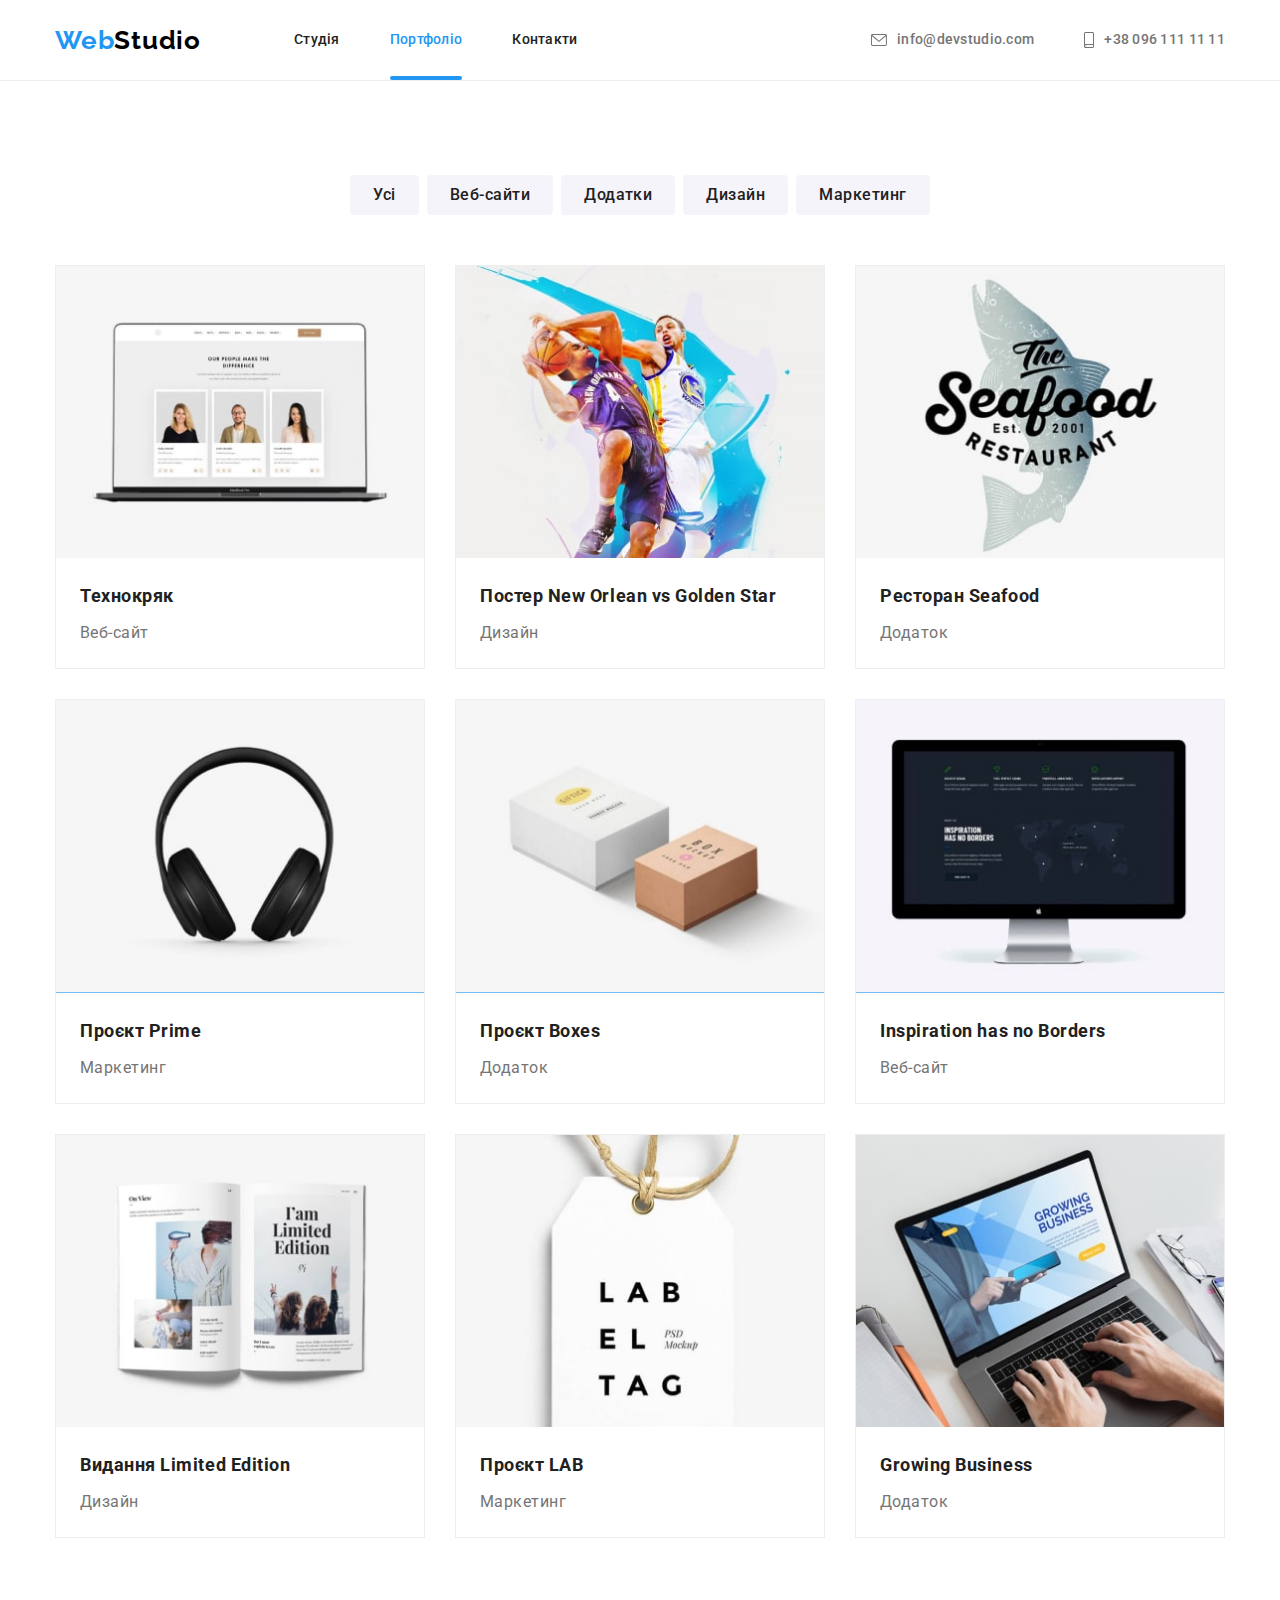
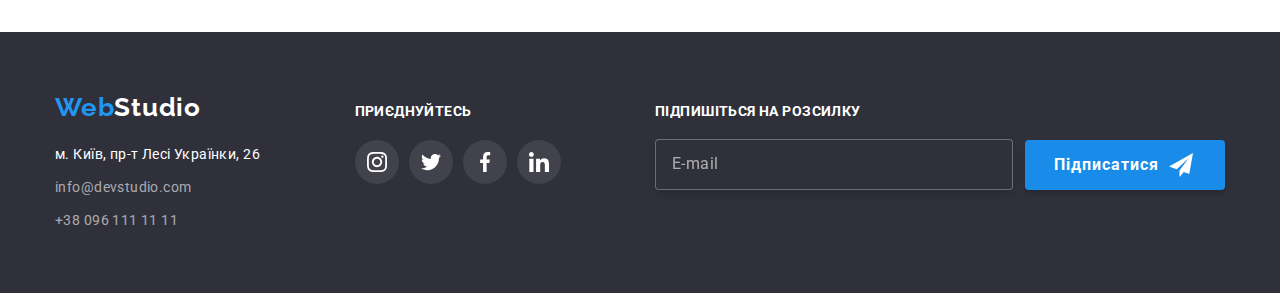
==== portfolio.html @ 681a9282 "add" ====
<!DOCTYPE html>
<html lang="en">
  <head>
    <meta charset="UTF-8" />
    <meta http-equiv="X-UA-Compatible" content="IE=edge" />
    <meta name="viewport" content="width=device-width, initial-scale=1.0" />
    <title>Portfol</title>
    <link rel="preconnect" href="https://fonts.googleapis.com" />
    <link rel="preconnect" href="https://fonts.gstatic.com" crossorigin />
    <link
      href="https://fonts.googleapis.com/css2?family=Raleway:wght@700&family=Roboto:wght@400;500;700;900&display=swap"
      rel="stylesheet"
    />
    <link
      rel="stylesheet"
      href="https://cdnjs.cloudflare.com/ajax/libs/modern-normalize/1.1.0/modern-normalize.min.css"
    />

    <link rel="stylesheet" href="css/main.min.css" />
  </head>
  <body>
    <header class="header">
      <div class="container main-nav">
        <nav class="main-nav">
          <a href="./index.html" class="logo link"
            >Web<span class="accent">Studio</span></a
          >
          <ul class="header-nav header-nav--left list">
            <li class="header-nav__list link">
              <a href="./index.html" class="header-nav__main link">Студія</a>
            </li>
            <li class="header-nav__list link">
              <a href="./portfolio.html" class="header-nav__main link current"
                >Портфоліо</a
              >
            </li>
            <li class="header-nav__list link">
              <a href="#" class="header-nav__main link">Контакти</a>
            </li>
          </ul>
        </nav>
        <ul class="aut-nav list">
          <li class="aut-nav__item link">
            <a href="mailto:info@devstudio.com" class="aut-nav__mail link">
              <svg width="16" height="12" class="aut-nav__icons">
                <use href="./img/icons.svg#icon-envelope"></use>
              </svg>
              info@devstudio.com</a
            >
          </li>
          <li class="aut-nav__item link">
            <a href="tel:+380961111111" class="aut-nav__mail link">
              <svg width="10" height="16" class="aut-nav__icons">
                <use href="./img/icons.svg#icon-smartphone"></use>
              </svg>
              +38 096 111 11 11</a
            >
          </li>
        </ul>
      </div>
    </header>
    <main>
      <section class="section-work">
        <div class="container">
          <h1 class="visually-hidden">works</h1>

          <ul class="portfolio list portfolio--bottom">
            <li class="portfolio__item">
              <button type="button" class="portfolio__btn">Усі</button>
            </li>
            <li class="portfolio__item">
              <button type="button" class="portfolio__btn">Веб-сайти</button>
            </li>
            <li class="portfolio__item">
              <button type="button" class="portfolio__btn">Додатки</button>
            </li>
            <li class="portfolio__item">
              <button type="button" class="portfolio__btn">Дизайн</button>
            </li>
            <li class="portfolio__item">
              <button type="button" class="portfolio__btn">Маркетинг</button>
            </li>
          </ul>

          <ul class="works works--indents">
            <li class="work__menu">
              <a href="#" class="work__links link">
                <div class="work__thumb">
                  <img
                    src="./img/comand.jpg"
                    alt="Наша команда"
                    width="370"
                    height="294"
                  />
                  <p class="work__cover">
                    Ресурс пропонує комплексні пропозиції з різним рівнем
                    функціоналу та сервісів. Все це дозволить відвідувачу
                    отримати вичерпні відомості про компанію чи приватну особу.
                  </p>
                </div>
                <div class="work__elemet">
                  <h2 class="work__title">Технокряк</h2>
                  <p class="work__text">Веб-сайт</p>
                </div>
              </a>
            </li>
            <li class="work__menu">
              <a href="#" class="work__links link">
                <div class="work__thumb">
                  <img
                    src="./img/design.jpg"
                    alt="Баскетбол"
                    width="370"
                    height="294"
                  />
                  <p class="work__cover">
                    Ресурс пропонує комплексні пропозиції з різним рівнем
                    функціоналу та сервісів. Все це дозволить відвідувачу
                    отримати вичерпні відомості про компанію чи приватну особу.
                  </p>
                </div>
                <div class="work__elemet">
                  <h2 class="work__title">Постер New Orlean vs Golden Star</h2>
                  <p class="work__text">Дизайн</p>
                </div>
              </a>
            </li>
            <li class="work__menu">
              <a href="#" class="work__links link">
                <div class="work__thumb">
                  <img
                    src="./img/addition.jpg"
                    alt="Риба"
                    width="370"
                    height="294"
                  />
                  <p class="work__cover">
                    Ресурс пропонує комплексні пропозиції з різним рівнем
                    функціоналу та сервісів. Все це дозволить відвідувачу
                    отримати вичерпні відомості про компанію чи приватну особу.
                  </p>
                </div>
                <div class="work__elemet">
                  <h2 class="work__title">Ресторан Seafood</h2>
                  <p class="work__text">Додаток</p>
                </div>
              </a>
            </li>
            <li class="work__menu">
              <a href="#" class="work__links link">
                <div class="work__thumb">
                  <img
                    src="./img/marketing.jpg"
                    alt="Навушники"
                    width="370"
                    height="294"
                  />
                  <p class="work__cover">
                    Ресурс пропонує комплексні пропозиції з різним рівнем
                    функціоналу та сервісів. Все це дозволить відвідувачу
                    отримати вичерпні відомості про компанію чи приватну особу.
                  </p>
                </div>
                <div class="work__elemet">
                  <h2 class="work__title">Проєкт Prime</h2>
                  <p class="work__text">Маркетинг</p>
                </div>
              </a>
            </li>
            <li class="work__menu">
              <a href="#" class="work__links link">
                <div class="work__thumb">
                  <img
                    src="./img/box.jpg"
                    alt="Дві коробки"
                    width="370"
                    height="294"
                  />
                  <p class="work__cover">
                    Ресурс пропонує комплексні пропозиції з різним рівнем
                    функціоналу та сервісів. Все це дозволить відвідувачу
                    отримати вичерпні відомості про компанію чи приватну особу.
                  </p>
                </div>
                <div class="work__elemet">
                  <h2 class="work__title">Проєкт Boxes</h2>
                  <p class="work__text">Додаток</p>
                </div>
              </a>
            </li>
            <li class="work__menu">
              <a href="#" class="work__links link">
                <div class="work__thumb">
                  <img
                    src="./img/computer.jpg"
                    alt="Монітор"
                    width="370"
                    height="294"
                  />
                  <p class="work__cover">
                    Ресурс пропонує комплексні пропозиції з різним рівнем
                    функціоналу та сервісів. Все це дозволить відвідувачу
                    отримати вичерпні відомості про компанію чи приватну особу.
                  </p>
                </div>
                <div class="work__elemet">
                  <h2 class="work__title">Inspiration has no Borders</h2>
                  <p class="work__text">Веб-сайт</p>
                </div>
              </a>
            </li>
            <li class="work__menu">
              <a href="#" class="work__links link">
                <div class="work__thumb">
                  <img
                    src="./img/magazine.jpg"
                    alt="Книга"
                    width="370"
                    height="294"
                  />
                  <p class="work__cover">
                    Ресурс пропонує комплексні пропозиції з різним рівнем
                    функціоналу та сервісів. Все це дозволить відвідувачу
                    отримати вичерпні відомості про компанію чи приватну особу.
                  </p>
                </div>
                <div class="work__elemet">
                  <h2 class="work__title">Видання Limited Edition</h2>
                  <p class="work__text">Дизайн</p>
                </div>
              </a>
            </li>
            <li class="work__menu">
              <a href="#" class="work__links link">
                <div class="work__thumb">
                  <img
                    src="./img/leb.jpg"
                    alt="Лейба"
                    width="370"
                    height="294"
                  />
                  <p class="work__cover">
                    Ресурс пропонує комплексні пропозиції з різним рівнем
                    функціоналу та сервісів. Все це дозволить відвідувачу
                    отримати вичерпні відомості про компанію чи приватну особу.
                  </p>
                </div>
                <div class="work__elemet">
                  <h2 class="work__title">Проєкт LAB</h2>
                  <p class="work__text">Маркетинг</p>
                </div>
              </a>
            </li>
            <li class="work__menu">
              <a href="#" class="work__links link">
                <div class="work__thumb">
                  <img
                    src="./img/laptop.jpg"
                    alt="Ноутбук"
                    width="370"
                    height="294"
                  />
                  <p class="work__cover">
                    Ресурс пропонує комплексні пропозиції з різним рівнем
                    функціоналу та сервісів. Все це дозволить відвідувачу
                    отримати вичерпні відомості про компанію чи приватну особу.
                  </p>
                </div>
                <div class="work__elemet">
                  <h2 class="work__title">Growing Business</h2>
                  <p class="work__text">Додаток</p>
                </div>
              </a>
            </li>
          </ul>
        </div>
      </section>
    </main>
    <footer class="footer">
      <section class="section-footer">
        <div class="container footer-nav">
          <div class="footer-main">
            <h2>
              <a href="./index.html" class="logo link"
                >Web<span class="accent-footer">Studio</span></a
              >
            </h2>
            <address class="address link">
              <ul class="address__items">
                <li class="addres__list list">
                  <a
                    href="https://goo.gl/maps/yKBqg8wE36RaYSiAA"
                    target="_blank"
                    rel="noopener noreferrer nofollow"
                    class="addres__link link"
                    >м. Київ, пр-т Лесі Українки, 26</a
                  >
                </li>
                <li class="address__mail list">
                  <a href="mailto:info@devstudio.com" class="address__href link"
                    >info@devstudio.com</a
                  >
                </li>
                <li class="address__mail list">
                  <a href="tel:+380961111111" class="address__href link"
                    >+38 096 111 11 11</a
                  >
                </li>
              </ul>
            </address>
          </div>
          <div>
            <h3 class="footer-title">приєднуйтесь</h3>
            <ul class="join list">
              <li class="join__items">
                <a href="#" class="join__soc link">
                  <svg width="20" height="20" class="join__icons">
                    <use href="./img/icons.svg#icon-instagram"></use>
                  </svg>
                </a>
              </li>
              <li class="join__items">
                <a href="#" class="join__soc link">
                  <svg width="20" height="20" class="join__icons">
                    <use href="./img/icons.svg#icon-twitter"></use>
                  </svg>
                </a>
              </li>
              <li class="join__items">
                <a href="#" class="join__soc link">
                  <svg width="20" height="20" class="join__icons">
                    <use href="./img/icons.svg#icon-facebook"></use>
                  </svg>
                </a>
              </li>
              <li class="join__items">
                <a href="#" class="join__soc link">
                  <svg width="20" height="20" class="join__icons">
                    <use href="./img/icons.svg#icon-linkedin"></use>
                  </svg>
                </a>
              </li>
            </ul>
          </div>
          <form action="" class="form">
            <div class="form__action">
              <label for="email" class="form__label"
                >Підпишіться на розсилку</label
              >
              <input
                type="email"
                name="email"
                id="email"
                placeholder="E-mail"
                class="form-input"
              />
            </div>
            <button type="submit" class="submit__btn">
              <span class="submint__text"> Підписатися</span>
              <svg width="24" height="24" class="submit__icon">
                <use href="./img/icons.svg#icon-icon-send"></use>
              </svg>
            </button>
          </form>
        </div>
      </section>
    </footer>
  </body>
</html>
---- css/main.min.css ----
:root{--primari-header-color: #ffffff;--second-header-color: #f5f4fa;--last-header-color: #2f303a;--accent-color: #2196f3;--accent-second-color: #000000;--comand-header-color: #f5f4fa;--light-text: #212121;--second-text: #757575;--another-text: #ffffff;--work-bg-color: #eeeeee;--accent-color-bt: #188ce8;--comand-soc-color: #afb1b8;--card-set-gap: 94px}p,h1,h2,h3,h4{margin:0}ul{margin:0;padding-left:0}.form-input::-moz-placeholder{display:flex;align-items:center}.form-input:-ms-input-placeholder{display:flex;align-items:center}.modal-terms,.submit-button,.submit__btn,.form-input::placeholder,.aut-nav__mail.link,.main-nav{display:flex;align-items:center}.modal-close,.clients-list.list,.join__soc,.clients-link,.comand-soc-link,.comand-soc-list,.terms-icon-items,.terms-icon-list{display:flex;align-items:center;justify-content:center}body{font-family:Roboto,sens-serif;background-color:var(--primari-header-color);color:var(--light-text)}.container{width:1200px;padding:0 15px;margin:0 auto}img{display:block;max-width:100%;height:auto}.link{text-decoration:none}.list{list-style:none;padding:0;margin:0}.visually-hidden{position:absolute;width:1px;height:1px;margin:-1px;border:0;padding:0;white-space:nowrap;overflow:hidden}button{cursor:pointer;text-align:center;display:inline-block;border:1px solid rgba(0,0,0,0);border-radius:4px}.header{box-sizing:border-box;background-color:var(--primari-header-color);border-bottom:1px solid var(--work-bg-color)}.header-nav.list{display:flex}.header-nav--left{margin-left:93px}.header-nav__list.link+.link{margin-left:50px}.header-nav__main{display:block;padding:32px 0;font-weight:500;font-size:14px;line-height:1.14;letter-spacing:.02em;color:var(--light-text);transition:color 250ms cubic-bezier(0.4, 0, 0.2, 1)}.header-nav__main:hover,.header-nav__main:focus{color:var(--accent-color)}.current{position:relative;color:var(--accent-color)}.current::after{position:absolute;content:"";left:0;bottom:0;background-color:var(--accent-color);border-radius:2px;width:100%;height:4px}.aut-nav__mail.link{padding:32px 0;font-weight:500;font-size:14px;line-height:1.14;letter-spacing:.02em;color:var(--second-text);transition:color 250ms cubic-bezier(0.4, 0, 0.2, 1)}.aut-nav__mail.link:hover,.aut-nav__icons:hover,.aut-nav__mail.link:focus,.aut-nav__icons:focus{color:var(--accent-color);fill:currentColor}.aut-nav.list{display:flex;margin-left:auto}.aut-nav__item.link{display:block}.aut-nav__item.link+.link{margin-left:50px}.aut-nav__icons{margin-right:10px;transition:color 250ms cubic-bezier(0.4, 0, 0.2, 1);fill:var(--second-text);fill:currentColor}.logo{font-weight:700;font-family:Raleway,sans-serif;font-size:26px;line-height:1.19;letter-spacing:.03em;color:var(--accent-color)}.accent{color:var(--accent-second-color)}.accent-footer{color:var(--another-text)}.hero{text-align:center;padding-top:200px;padding-bottom:200px;max-width:1600px;margin:0 auto;background-image:linear-gradient(rgba(47, 48, 58, 0.4), rgba(47, 48, 58, 0.4)),url(../img/tityle.jpg);background-repeat:no-repeat;background-size:cover;background-position:center;background-color:var(--last-header-color)}.hero-title{margin-bottom:30px;text-align:center;font-weight:900;font-size:44px;line-height:1.36;letter-spacing:.06em;text-transform:uppercase;color:var(--another-text)}.hero-btn-pointer{padding:10px 32px;font-family:inherit;font-style:normal;font-weight:700;font-size:16px;line-height:1.88;letter-spacing:.06em;color:var(--another-text);background-color:var(--accent-color-bt);box-shadow:0 4px 4px rgba(0,0,0,.15);border-radius:4px;transition:color 250ms cubic-bezier(0.4, 0, 0.2, 1),background-color color 250ms cubic-bezier(0.4, 0, 0.2, 1)}.hero-btn-pointer:hover,.hero-btn-pointer:focus{background:var(--accent-color);color:var(--another-text)}.section-terms{padding-bottom:0;padding-top:var(--card-set-gap);background-color:var(--primari-header-color)}.terms-icon-items{margin-bottom:30px;width:270px;height:120px;background-color:var(--comand-header-color);border-radius:4px}.terms-icon-items:not(:last-child){margin-right:30px}.terms.list{display:flex}.terms-list.list{flex-basis:calc((100% - 90px)/4)}.terms-list.list:not(:last-child){margin-right:30px}.terms-title{margin-bottom:10px;font-weight:700;font-size:14px;line-height:1.14;letter-spacing:.03em;text-transform:uppercase}.terms-item{font-size:14px;line-height:1.14;letter-spacing:.03em;color:var(--second-text)}.about{padding-top:var(--card-set-gap);padding-bottom:var(--card-set-gap);background-color:var(--primari-header-color)}.about-title{display:block;margin-bottom:50px;font-weight:700;font-size:36px;line-height:1.16;letter-spacing:.03em;text-align:center}.about-list.list{display:flex}.about-items{position:relative}.about-items:not(:last-child){margin-right:30px}.about-box::after{display:inline-block;position:absolute;bottom:0;content:""}.label{bottom:0;position:absolute;padding-top:27px;padding-bottom:27px;width:100%;height:70px;font-weight:700;font-size:14px;line-height:1.1428571429;text-align:center;letter-spacing:.03em;text-transform:uppercase;color:var(--another-text);background:rgba(47,48,58,.8)}.comand{padding-bottom:var(--card-set-gap);padding-top:var(--card-set-gap);background-color:var(--comand-header-color)}.comand-title{margin-bottom:10px;font-weight:500;font-size:16px;line-height:1.19;letter-spacing:.03em}.comand-list.list{display:flex}.comand-pre-title{display:block;margin-bottom:50px;font-weight:700;font-size:36px;line-height:1.25;letter-spacing:.03em;text-align:center}.comand-items{background-color:var(--primari-header-color);border-radius:0 0 4px 4px;box-shadow:0 1px 3px rgba(0,0,0,.12),0 1px 1px rgba(0,0,0,.14),0 2px 1px rgba(0,0,0,.2);text-align:center}.comand-items:not(:last-child){margin-right:30px}.comand-foto{padding-top:30px;padding-bottom:30px}.comand-post-title{margin-bottom:16px;font-size:16px;line-height:1.19;letter-spacing:.03em;color:var(--second-text)}.comand-soc-items{width:44px;height:44px}.comand-soc-items:not(:last-child){margin-right:10px}.comand-soc-link{width:100%;height:100%;border-radius:50%;background-color:var(--primari-header-color);color:var(--comand-soc-color);transition:color 250ms cubic-bezier(0.4, 0, 0.2, 1),background-color 250ms cubic-bezier(0.4, 0, 0.2, 1)}.comand-soc-link:hover,.comand-soc-link:focus{color:var(--another-text);background-color:var(--accent-color)}.comand-soc-icons{fill:currentColor}.clients-link{border:1px solid var(--comand-soc-color);border-radius:4px;width:100%;height:100%;color:var(--comand-soc-color);transition:color 250ms cubic-bezier(0.4, 0, 0.2, 1),border-color 250ms cubic-bezier(0.4, 0, 0.2, 1)}.clients-link:hover,.clients-link:focus{color:var(--accent-color);border-color:var(--accent-color)}.clients-icon{fill:currentColor}.join.list{display:flex;width:206px}.join__items{width:44px;height:44px}.join__items:not(:last-child){margin-right:10px}.join__soc{width:100%;height:100%;border-radius:50%;background-color:rgba(225,225,225,.1);color:var(--another-text);transition:background-color 250ms cubic-bezier(0.4, 0, 0.2, 1)}.join__soc:hover,.join__soc:focus{background-color:var(--accent-color)}.join__icons{fill:currentColor}.clients{padding-bottom:var(--card-set-gap);padding-top:var(--card-set-gap);background-color:var(--primari-header-color)}.clients-title{display:block;margin-bottom:50px;font-weight:700;font-size:36px;line-height:1.25;letter-spacing:.03em;text-align:center}.clients-items{width:170px;height:92px}.clients-items:not(:last-child){margin-right:30px}.clients-items{flex-basis:calc((100% - 150px)/6)}.section-work{padding-top:var(--card-set-gap);padding-bottom:var(--card-set-gap)}.portfolio.list{display:flex}.portfolio--bottom{justify-content:center;margin-bottom:50px}.portfolio__btn{padding:6px 22px;font-family:inherit;font-weight:500;font-size:16px;line-height:1.62;letter-spacing:.03em;background:var(--comand-header-color);color:var(--light-text);border-radius:4px;transition:color 250ms cubic-bezier(0.4, 0, 0.2, 1),background-color 250ms cubic-bezier(0.4, 0, 0.2, 1),box-shadow 250ms cubic-bezier(0.4, 0, 0.2, 1)}.portfolio__btn:hover,.portfolio__btn:focus{background:var(--accent-color);color:var(--another-text);box-shadow:0px 3px 1px rgba(0,0,0,.1),0px 1px 2px rgba(0,0,0,.08),0px 2px 2px rgba(0,0,0,.12)}.portfolio__item:not(:last-child){margin-right:8px}.works{display:flex;flex-wrap:wrap;list-style:none;background-color:var(--primari-header-color)}.works--indents{margin-left:-30px;margin-top:-30px}.work__menu{flex-basis:calc(33.3333333333% - 30px);margin-left:30px;margin-top:30px;border:1px solid var(--work-bg-color);background-color:var(--primari-header-color);transition:box-shadow 250ms cubic-bezier(0.4, 0, 0.2, 1)}.work__thumb{position:relative;overflow:hidden}.work__cover{position:absolute;transform:translateY(100%);transition:transform 250ms linear;top:0;padding:63px 24px;height:100%;font-weight:400;font-size:18px;line-height:1.5555555556;letter-spacing:.03em;color:var(--another-text);background-color:var(--accent-color)}.work__links.link:hover .work__cover,.work__links.link:focus .work__cover{transform:translateY(0)}.work__menu:hover,.work__links.link:hover,.work__menu:focus,.work__links.link:focus{border:1px solid var(--work-bg-color);box-shadow:0px 1px 1px rgba(0,0,0,.12),0px 4px 4px rgba(0,0,0,.06),1px 4px 6px rgba(0,0,0,.16)}.work__elemet{padding:20px 24px;max-width:370px}.work__title{font-weight:700;font-size:18px;line-height:2;letter-spacing:.03em;color:var(--light-text);margin-bottom:4px}.work__text{font-size:16px;line-height:1.88;letter-spacing:.03em;color:var(--second-text)}.footer{background-color:var(--last-header-color)}.section-footer{padding-top:60px;padding-bottom:60px}.container.footer-nav{display:flex;align-content:center;align-items:baseline;justify-content:space-between}.address__mail.list{font-style:normal;margin-top:9px}.addres__list.list{font-style:normal}.addres__link.link{font-size:14px;line-height:1.71;letter-spacing:.03em;color:var(--another-text);transition:color 250ms cubic-bezier(0.4, 0, 0.2, 1)}.addres__link.link:hover,.addres__link.link:focus{color:var(--accent-color)}.address__href.link{font-size:14px;line-height:1.71;letter-spacing:.03em;color:rgba(255,255,255,.6);transition:color 250ms cubic-bezier(0.4, 0, 0.2, 1)}.address__href.link:hover,.address__href.link:focus{color:var(--accent-color)}.address.link{margin-top:20px}.footer-title{display:block;margin-bottom:20px;font-weight:700px;font-size:14px;line-height:1.14;letter-spacing:.03em;text-transform:uppercase;color:var(--another-text)}.form{display:flex;align-items:flex-end}.form__action{margin-right:12px}.form__label{display:block;margin-bottom:20px;font-weight:700;font-size:14px;line-height:1.1428571429;letter-spacing:.03em;text-transform:uppercase;color:var(--primari-header-color)}.form-input{padding-top:15px;padding-bottom:15px;padding-left:16px;width:358px;border:1px solid rgba(255,255,255,.3);filter:drop-shadow(0px 4px 4px rgba(0, 0, 0, 0.15));border-radius:4px;background-color:var(--last-header-color);color:rgba(255,255,255,.6);outline:rgba(0,0,0,0);transition:border-color 250ms cubic-bezier(0.4, 0, 0.2, 1)}.form-input:hover,.form-input:focus{border-color:var(--accent-color)}.form-input::-moz-placeholder{font-family:inherit;font-style:normal;font-weight:400;font-size:16px;line-height:1.25;letter-spacing:.03em;color:rgba(255,255,255,.6)}.form-input:-ms-input-placeholder{font-family:inherit;font-style:normal;font-weight:400;font-size:16px;line-height:1.25;letter-spacing:.03em;color:rgba(255,255,255,.6)}.form-input::placeholder{font-family:inherit;font-style:normal;font-weight:400;font-size:16px;line-height:1.25;letter-spacing:.03em;color:rgba(255,255,255,.6)}.submit__btn{padding-top:10px;padding-bottom:10px;padding-left:28px;padding-right:10px;width:200px;height:50px;text-align:center;color:var(--another-text);background-color:var(--accent-color-bt);box-shadow:0 4px 4px rgba(0,0,0,.15);border-radius:4px;transition:background-color color 250ms cubic-bezier(0.4, 0, 0.2, 1)}.submit__btn:hover,.submit__btn:focus{background:var(--accent-color);color:var(--another-text)}.submint__text{margin-right:10px;font-family:inherit;font-style:normal;font-weight:700;font-size:16px;line-height:1.875;letter-spacing:.06em}.backdrop{position:fixed;top:0;left:0;width:100%;height:100%;background-color:rgba(0,0,0,.2);transition:opacity 250ms linear,visibility 250ms linear}.modal{min-width:528px;min-height:581px;padding:40px;position:absolute;top:50%;left:50%;transform:translate(-50%, -50%) scale(1) rotate(0);border-radius:0;background-color:var(--primari-header-color);box-shadow:0px 1px 3px rgba(0,0,0,.12),0px 1px 1px rgba(0,0,0,.14),0px 2px 1px rgba(0,0,0,.2);border-radius:4px;transition:transform 250ms linear,border-radius 250ms linear}.backdrop.is-hidden .modal{transform:translate(-50%, -50%) scale(0) rotate(-180deg);border-radius:50%}.modal-close{width:30px;height:30px;background-color:var(--primari-header-color);border:1px solid rgba(0,0,0,.1);border-radius:50%;position:absolute;top:8px;right:8px;transition:fill 250ms cubic-bezier(0.4, 0, 0.2, 1)}.modal-close:hover,.modal-close:focus{fill:var(--accent-color)}.is-hidden{opacity:0;visibility:hidden;pointer-events:none}.modal-title{margin-bottom:30px;font-weight:700;font-size:20px;line-height:1.15;text-align:center;letter-spacing:.03em;color:var(--light-text)}.submit-button{padding:10px 52px;font-family:inherit;font-style:normal;font-weight:700;font-size:16px;line-height:1.875;text-align:center;letter-spacing:.06em;color:var(--another-text);background:var(--accent-color);box-shadow:0px 4px 4px rgba(0,0,0,.15);border-radius:4px;transition:background-color 250ms cubic-bezier(0.4, 0, 0.2, 1)}.submit-button:hover,.submit-button:focus{background-color:var(--accent-color-bt)}.modal-submit-button{display:flex;justify-content:center}.modal-input{padding-left:42px;width:100%;height:40px;border:1px solid rgba(33,33,33,.2);border-radius:4px;color:var(--second-text);transition:fill 250ms cubic-bezier(0.4, 0, 0.2, 1),border-color 250ms cubic-bezier(0.4, 0, 0.2, 1)}.modal-input:focus,.modal-input:hover{border-color:var(--accent-color);outline:rgba(0,0,0,0);cursor:pointer}.modal-input:focus:focus+svg,.modal-input:focus:hover+svg,.modal-input:hover:focus+svg,.modal-input:hover:hover+svg{fill:var(--accent-color);cursor:pointer}.modal-label{font-weight:400;font-size:12px;line-height:1.1666666667;letter-spacing:.01em;color:var(--second-text);margin-bottom:20px}.modal-input-group{margin-bottom:20px;position:relative}.modal-input-group label{display:block;margin-bottom:4px}.modal-text{padding:12px 16px;width:100%;height:120px;font-size:12px;line-height:1.1666666667;letter-spacing:.01em;color:var(--second-text);border:1px solid rgba(33,33,33,.2);border-radius:4px;resize:none;outline:rgba(0,0,0,0);transition:border-color 250ms cubic-bezier(0.4, 0, 0.2, 1)}.modal-text::-moz-placeholder{color:rgba(117,117,117,.5)}.modal-text:-ms-input-placeholder{color:rgba(117,117,117,.5)}.modal-text::placeholder{color:rgba(117,117,117,.5)}.modal-text:hover,.modal-text:focus{border-color:var(--accent-color)}.agreement{display:flex;margin-left:5px;font-size:14px;line-height:1.7142857143;letter-spacing:.03em;color:var(--accent-color);text-decoration:underline}.modal-checkbox{display:flex;justify-content:space-evenly;margin-bottom:30px}.modal-checkbox:focus{outline:rgba(0,0,0,0);border-color:var(--accent-color)}.modal-terms{font-size:14px;line-height:1.7142857143;letter-spacing:.03em;color:var(--second-text)}.modal-terms::before{content:"";width:16px;height:15px;border:2px solid var(--light-text);border-radius:2px;margin-right:8px}.modal-input-icon{position:absolute;top:50%;left:15px;transform:translateY(32%)}.modal-input-icon:hover,.modal-input-icon:focus{fill:var(--accent-color);cursor:pointer}.modal-terms-check:checked+label::before{border:none;background-image:url(../img/checked.svg);background-repeat:no-repeat;background-position:center;background-color:var(--accent-color)}/*# sourceMappingURL=main.min.css.map */
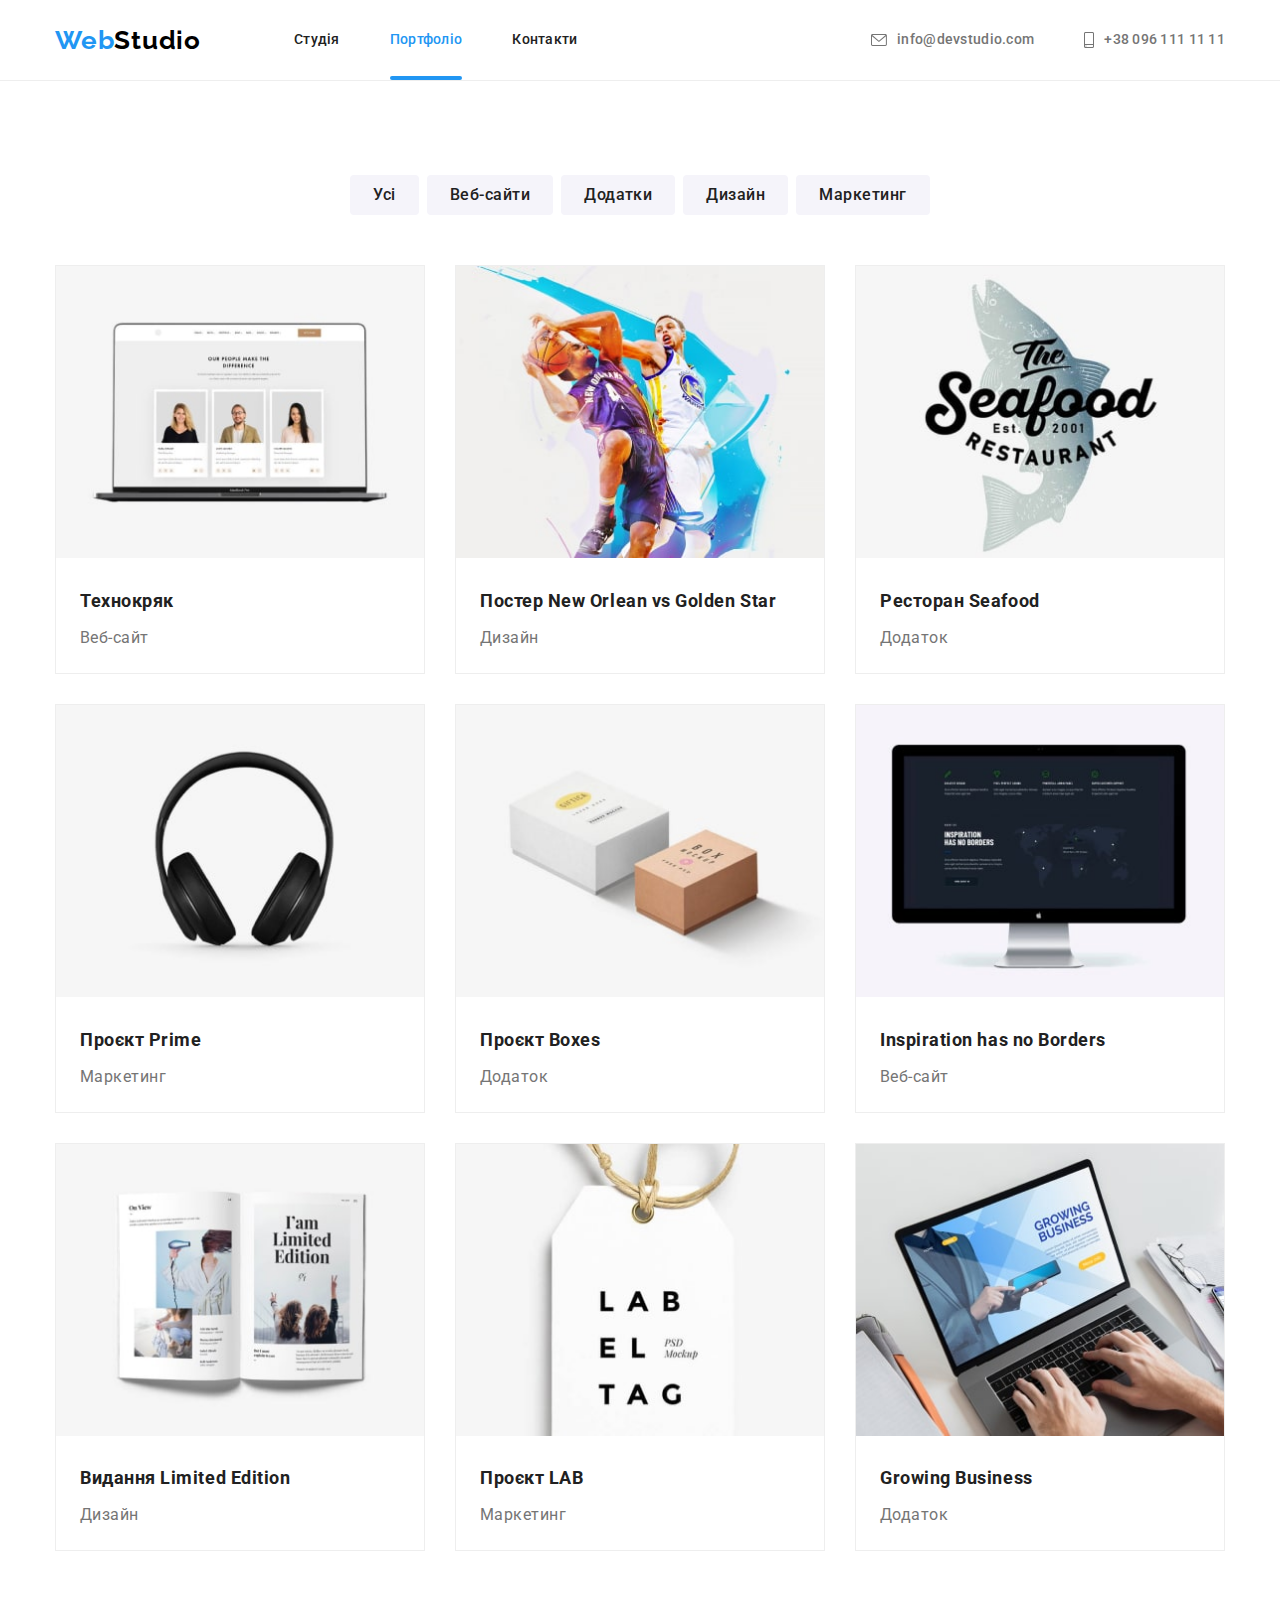
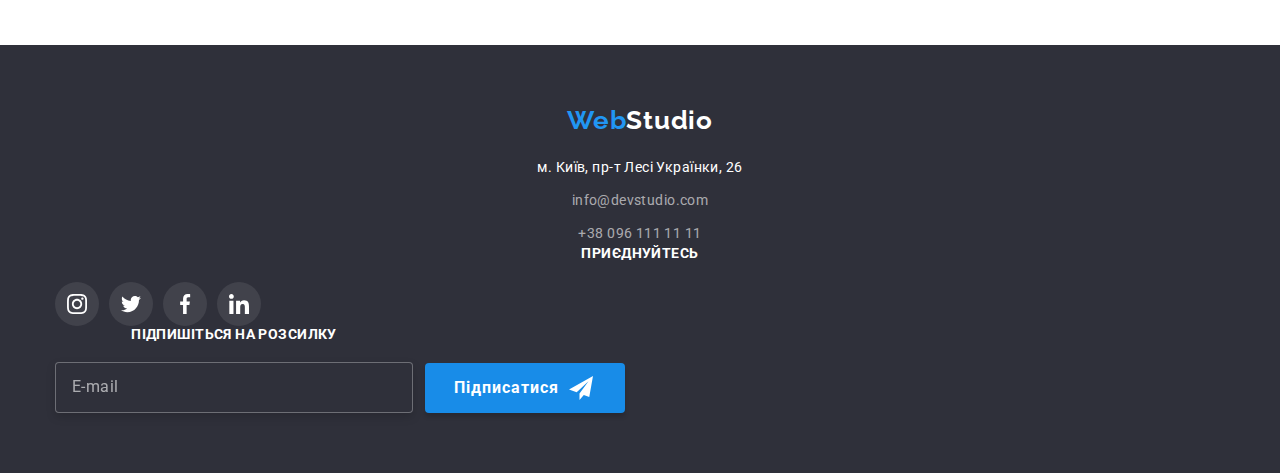
==== commit 59b07319: "section_work" ====
--- a/portfolio.html
+++ b/portfolio.html
@@ -19,7 +19,7 @@
     <link rel="stylesheet" href="css/main.min.css" />
   </head>
   <body>
-    <header class="header">
+    <header class="header header--work">
       <div class="container main-nav">
         <nav class="main-nav">
           <a href="./index.html" class="logo link"
@@ -86,12 +86,34 @@
             <li class="work__menu">
               <a href="#" class="work__links link">
                 <div class="work__thumb">
-                  <img
-                    src="./img/comand.jpg"
-                    alt="Наша команда"
-                    width="370"
-                    height="294"
-                  />
+                  <picture>
+                    <source
+                      srcset="./img/comand.jpg 1x, ./img/comand-2x.jpg 2x"
+                      media="(min-width:1200px)"
+                    />
+                    <source
+                      srcset="
+                        ./img/comand_tab.jpg    1x,
+                        ./img/comand_tab-2x.jpg 2x
+                      "
+                      media="(min-width:768px)"
+                    />
+                    <source
+                      srcset="
+                        ./img/comand_tel.jpg    1x,
+                        ./img/comand_tel-2x.jpg 2x
+                      "
+                      media="(min-width:480px)"
+                    />
+                    <img
+                      srcset="./img/comand.jpg 1x, ./img/comand-2x.jpg 2x"
+                      src="./img/comand.jpg"
+                      alt="Наша команда"
+                      width="370"
+                      height="294"
+                    />
+                  </picture>
+
                   <p class="work__cover">
                     Ресурс пропонує комплексні пропозиції з різним рівнем
                     функціоналу та сервісів. Все це дозволить відвідувачу
@@ -107,12 +129,33 @@
             <li class="work__menu">
               <a href="#" class="work__links link">
                 <div class="work__thumb">
-                  <img
-                    src="./img/design.jpg"
-                    alt="Баскетбол"
-                    width="370"
-                    height="294"
-                  />
+                  <picture>
+                    <source
+                      srcset="./img/design.jpg 1x, ./img/design_dt-2x.jpg 2x"
+                      media="(min-width:1200px)"
+                    />
+                    <source
+                      srcset="
+                        ./img/design_tab.jpg    1x,
+                        ./img/design_tab-2x.jpg 2x
+                      "
+                      media="(min-width:768px)"
+                    />
+                    <source
+                      srcset="
+                        ./img/design_tel.jpg    1x,
+                        ./img/design_tel-2x.jpg 2x
+                      "
+                      media="(min-width:480px)"
+                    />
+                    <img
+                      srcset="./img/design.jpg 1x, ./img/design_dt-2x.jpg 2x"
+                      src="./img/design.jpg"
+                      alt="Баскетбол"
+                      width="370"
+                      height="294"
+                    />
+                  </picture>
                   <p class="work__cover">
                     Ресурс пропонує комплексні пропозиції з різним рівнем
                     функціоналу та сервісів. Все це дозволить відвідувачу
@@ -128,12 +171,33 @@
             <li class="work__menu">
               <a href="#" class="work__links link">
                 <div class="work__thumb">
-                  <img
-                    src="./img/addition.jpg"
-                    alt="Риба"
-                    width="370"
-                    height="294"
-                  />
+                  <picture>
+                    <source
+                      srcset="./img/addition.jpg 1x, ./img/addition-2x.jpg 2x"
+                      media="(min-width:1200px)"
+                    />
+                    <source
+                      srcset="
+                        ./img/addition_tab.jpg    1x,
+                        ./img/addition_tab-2x.jpg 2x
+                      "
+                      media="(min-width:768px)"
+                    />
+                    <source
+                      srcset="
+                        ./img/addition_tel.jpg    1x,
+                        ./img/addition_tel-2x.jpg 2x
+                      "
+                      media="(min-width:480px)"
+                    />
+                    <img
+                      srcset="./img/addition.jpg 1x, ./img/addition-2x.jpg 2x"
+                      src="./img/addition.jpg"
+                      alt="Риба"
+                      width="370"
+                      height="294"
+                    />
+                  </picture>
                   <p class="work__cover">
                     Ресурс пропонує комплексні пропозиції з різним рівнем
                     функціоналу та сервісів. Все це дозволить відвідувачу
@@ -149,12 +213,33 @@
             <li class="work__menu">
               <a href="#" class="work__links link">
                 <div class="work__thumb">
-                  <img
-                    src="./img/marketing.jpg"
-                    alt="Навушники"
-                    width="370"
-                    height="294"
-                  />
+                  <picture>
+                    <source
+                      srcset="./img/marketing.jpg 1x, ./img/marketing-2x.jpg 2x"
+                      media="(min-width:1200px)"
+                    />
+                    <source
+                      srcset="
+                        ./img/marketing_tab.jpg    1x,
+                        ./img/marketing_tab-2x.jpg 2x
+                      "
+                      media="(min-width:768px)"
+                    />
+                    <source
+                      srcset="
+                        ./img/marketing_tel.jpg    1x,
+                        ./img/marketing_tel-2x.jpg 2x
+                      "
+                      media="(min-width:480px)"
+                    />
+                    <img
+                      srcset="./img/marketing.jpg 1x, ./img/marketing-2x.jpg 2x"
+                      src="./img/marketing.jpg"
+                      alt="Навушники"
+                      width="370"
+                      height="294"
+                    />
+                  </picture>
                   <p class="work__cover">
                     Ресурс пропонує комплексні пропозиції з різним рівнем
                     функціоналу та сервісів. Все це дозволить відвідувачу
@@ -170,12 +255,27 @@
             <li class="work__menu">
               <a href="#" class="work__links link">
                 <div class="work__thumb">
-                  <img
-                    src="./img/box.jpg"
-                    alt="Дві коробки"
-                    width="370"
-                    height="294"
-                  />
+                  <picture>
+                    <source
+                      srcset="./img/box.jpg 1x, ./img/box-2x.jpg 2x"
+                      media="(min-width:1200px)"
+                    />
+                    <source
+                      srcset="./img/box_tab.jpg 1x, ./img/box_tab-2x.jpg 2x"
+                      media="(min-width:768px)"
+                    />
+                    <source
+                      srcset="./img/box_tel.jpg 1x, ./img/box_tel-2x.jpg 2x"
+                      media="(min-width:480px)"
+                    />
+                    <img
+                      srcset="./img/box.jpg 1x, ./img/box-2x.jpg 2x"
+                      src="./img/box.jpg"
+                      alt="Дві коробки"
+                      width="370"
+                      height="294"
+                    />
+                  </picture>
                   <p class="work__cover">
                     Ресурс пропонує комплексні пропозиції з різним рівнем
                     функціоналу та сервісів. Все це дозволить відвідувачу
@@ -191,12 +291,33 @@
             <li class="work__menu">
               <a href="#" class="work__links link">
                 <div class="work__thumb">
-                  <img
-                    src="./img/computer.jpg"
-                    alt="Монітор"
-                    width="370"
-                    height="294"
-                  />
+                  <picture>
+                    <source
+                      srcset="./img/computer.jpg 1x, ./img/computer-2x.jpg 2x"
+                      media="(min-width:1200px)"
+                    />
+                    <source
+                      srcset="
+                        ./img/computer_tab.jpg    1x,
+                        ./img/computer_tab-2x.jpg 2x
+                      "
+                      media="(min-width:768px)"
+                    />
+                    <source
+                      srcset="
+                        ./img/computer_tel.jpg    1x,
+                        ./img/computer_tel-2x.jpg 2x
+                      "
+                      media="(min-width:480px)"
+                    />
+                    <img
+                      srcset="./img/computer.jpg 1x, ./img/computer-2x.jpg 2x"
+                      src="./img/computer.jpg"
+                      alt="Монітор"
+                      width="370"
+                      height="294"
+                    />
+                  </picture>
                   <p class="work__cover">
                     Ресурс пропонує комплексні пропозиції з різним рівнем
                     функціоналу та сервісів. Все це дозволить відвідувачу
@@ -212,12 +333,33 @@
             <li class="work__menu">
               <a href="#" class="work__links link">
                 <div class="work__thumb">
-                  <img
-                    src="./img/magazine.jpg"
-                    alt="Книга"
-                    width="370"
-                    height="294"
-                  />
+                  <picture>
+                    <source
+                      srcset="./img/magazine.jpg 1x, ./img/magazine-2x.jpg 2x"
+                      media="(min-width:1200px)"
+                    />
+                    <source
+                      srcset="
+                        ./img/magazine_tab.jpg    1x,
+                        ./img/magazine_tab-2x.jpg 2x
+                      "
+                      media="(min-width:768px)"
+                    />
+                    <source
+                      srcset="
+                        ./img/magazine_tel.jpg    1x,
+                        ./img/magazine_tel-2x.jpg 2x
+                      "
+                      media="(min-width:480px)"
+                    />
+                    <img
+                      srcset="./img/magazine.jpg 1x, ./img/magazine-2x.jpg 2x"
+                      src="./img/magazine.jpg"
+                      alt="Книга"
+                      width="370"
+                      height="294"
+                    />
+                  </picture>
                   <p class="work__cover">
                     Ресурс пропонує комплексні пропозиції з різним рівнем
                     функціоналу та сервісів. Все це дозволить відвідувачу
@@ -233,12 +375,27 @@
             <li class="work__menu">
               <a href="#" class="work__links link">
                 <div class="work__thumb">
-                  <img
-                    src="./img/leb.jpg"
-                    alt="Лейба"
-                    width="370"
-                    height="294"
-                  />
+                  <picture>
+                    <source
+                      srcset="./img/leb.jpg 1x, ./img/leb-2x.jpg 2x"
+                      media="(min-width:1200px)"
+                    />
+                    <source
+                      srcset="./img/leb_tab.jpg 1x, ./img/leb_tab-2x.jpg 2x"
+                      media="(min-width:768px)"
+                    />
+                    <source
+                      srcset="./img/leb_tel.jpg 1x, ./img/leb_tel-2x.jpg 2x"
+                      media="(min-width:480px)"
+                    />
+                    <img
+                      srcset="./img/leb.jpg 1x, ./img/leb-2x.jpg 2x"
+                      src="./img/leb.jpg"
+                      alt="Лейба"
+                      width="370"
+                      height="294"
+                    />
+                  </picture>
                   <p class="work__cover">
                     Ресурс пропонує комплексні пропозиції з різним рівнем
                     функціоналу та сервісів. Все це дозволить відвідувачу
@@ -254,12 +411,33 @@
             <li class="work__menu">
               <a href="#" class="work__links link">
                 <div class="work__thumb">
-                  <img
-                    src="./img/laptop.jpg"
-                    alt="Ноутбук"
-                    width="370"
-                    height="294"
-                  />
+                  <picture>
+                    <source
+                      srcset="./img/laptop.jpg 1x, ./img/laptop-2x.jpg 2x"
+                      media="(min-width:1200px)"
+                    />
+                    <source
+                      srcset="
+                        ./img/laptop_tab.jpg    1x,
+                        ./img/laptop_tab-2x.jpg 2x
+                      "
+                      media="(min-width:768px)"
+                    />
+                    <source
+                      srcset="
+                        ./img/laptop_tel.jpg    1x,
+                        ./img/laptop_tel-2x.jpg 2x
+                      "
+                      media="(min-width:480px)"
+                    />
+                    <img
+                      srcset="./img/laptop.jpg 1x, ./img/laptop-2x.jpg 2x"
+                      src="./img/laptop.jpg"
+                      alt="Ноутбук"
+                      width="370"
+                      height="294"
+                    />
+                  </picture>
                   <p class="work__cover">
                     Ресурс пропонує комплексні пропозиції з різним рівнем
                     функціоналу та сервісів. Все це дозволить відвідувачу
@@ -279,69 +457,77 @@
     <footer class="footer">
       <section class="section-footer">
         <div class="container footer-nav">
-          <div class="footer-main">
-            <h2>
-              <a href="./index.html" class="logo link"
-                >Web<span class="accent-footer">Studio</span></a
-              >
-            </h2>
-            <address class="address link">
-              <ul class="address__items">
-                <li class="addres__list list">
-                  <a
-                    href="https://goo.gl/maps/yKBqg8wE36RaYSiAA"
-                    target="_blank"
-                    rel="noopener noreferrer nofollow"
-                    class="addres__link link"
-                    >м. Київ, пр-т Лесі Українки, 26</a
-                  >
-                </li>
-                <li class="address__mail list">
-                  <a href="mailto:info@devstudio.com" class="address__href link"
-                    >info@devstudio.com</a
-                  >
-                </li>
-                <li class="address__mail list">
-                  <a href="tel:+380961111111" class="address__href link"
-                    >+38 096 111 11 11</a
-                  >
-                </li>
-              </ul>
-            </address>
+          <div class="footer-tablet">
+            <div class="footer-main">
+              <h2>
+                <a href="./index.html" class="logo link"
+                  >Web<span class="accent-footer">Studio</span></a
+                >
+              </h2>
+              <address class="address link">
+                <ul class="address__items">
+                  <li class="addres__list list">
+                    <a
+                      href="https://goo.gl/maps/yKBqg8wE36RaYSiAA"
+                      target="_blank"
+                      rel="noopener noreferrer nofollow"
+                      class="addres__link link"
+                      >м. Київ, пр-т Лесі Українки, 26</a
+                    >
+                  </li>
+                  <li class="address__mail list">
+                    <a
+                      href="mailto:info@devstudio.com"
+                      class="address__href link"
+                      >info@devstudio.com</a
+                    >
+                  </li>
+                  <li class="address__mail list">
+                    <a href="tel:+380961111111" class="address__href link"
+                      >+38 096 111 11 11</a
+                    >
+                  </li>
+                </ul>
+              </address>
+            </div>
+
+            <div>
+              <h3 class="footer-title">приєднуйтесь</h3>
+              <div class="join">
+                <ul class="join list">
+                  <li class="join__items">
+                    <a href="#" class="join__soc link">
+                      <svg width="20" height="20" class="join__icons">
+                        <use href="./img/icons.svg#icon-instagram"></use>
+                      </svg>
+                    </a>
+                  </li>
+                  <li class="join__items">
+                    <a href="#" class="join__soc link">
+                      <svg width="20" height="20" class="join__icons">
+                        <use href="./img/icons.svg#icon-twitter"></use>
+                      </svg>
+                    </a>
+                  </li>
+                  <li class="join__items">
+                    <a href="#" class="join__soc link">
+                      <svg width="20" height="20" class="join__icons">
+                        <use href="./img/icons.svg#icon-facebook"></use>
+                      </svg>
+                    </a>
+                  </li>
+                  <li class="join__items">
+                    <a href="#" class="join__soc link">
+                      <svg width="20" height="20" class="join__icons">
+                        <use href="./img/icons.svg#icon-linkedin"></use>
+                      </svg>
+                    </a>
+                  </li>
+                </ul>
+              </div>
+            </div>
           </div>
-          <div>
-            <h3 class="footer-title">приєднуйтесь</h3>
-            <ul class="join list">
-              <li class="join__items">
-                <a href="#" class="join__soc link">
-                  <svg width="20" height="20" class="join__icons">
-                    <use href="./img/icons.svg#icon-instagram"></use>
-                  </svg>
-                </a>
-              </li>
-              <li class="join__items">
-                <a href="#" class="join__soc link">
-                  <svg width="20" height="20" class="join__icons">
-                    <use href="./img/icons.svg#icon-twitter"></use>
-                  </svg>
-                </a>
-              </li>
-              <li class="join__items">
-                <a href="#" class="join__soc link">
-                  <svg width="20" height="20" class="join__icons">
-                    <use href="./img/icons.svg#icon-facebook"></use>
-                  </svg>
-                </a>
-              </li>
-              <li class="join__items">
-                <a href="#" class="join__soc link">
-                  <svg width="20" height="20" class="join__icons">
-                    <use href="./img/icons.svg#icon-linkedin"></use>
-                  </svg>
-                </a>
-              </li>
-            </ul>
-          </div>
+
           <form action="" class="form">
             <div class="form__action">
               <label for="email" class="form__label"
@@ -355,12 +541,14 @@
                 class="form-input"
               />
             </div>
-            <button type="submit" class="submit__btn">
-              <span class="submint__text"> Підписатися</span>
-              <svg width="24" height="24" class="submit__icon">
-                <use href="./img/icons.svg#icon-icon-send"></use>
-              </svg>
-            </button>
+            <div class="submit">
+              <button type="submit" class="submit__btn">
+                <span class="submint__text"> Підписатися</span>
+                <svg width="24" height="24" class="submit__icon">
+                  <use href="./img/icons.svg#icon-icon-send"></use>
+                </svg>
+              </button>
+            </div>
           </form>
         </div>
       </section>
--- a/css/main.min.css
+++ b/css/main.min.css
@@ -1 +1 @@
-:root{--primari-header-color: #ffffff;--second-header-color: #f5f4fa;--last-header-color: #2f303a;--accent-color: #2196f3;--accent-second-color: #000000;--comand-header-color: #f5f4fa;--light-text: #212121;--second-text: #757575;--another-text: #ffffff;--work-bg-color: #eeeeee;--accent-color-bt: #188ce8;--comand-soc-color: #afb1b8;--card-set-gap: 94px}p,h1,h2,h3,h4{margin:0}ul{margin:0;padding-left:0}.form-input::-moz-placeholder{display:flex;align-items:center}.form-input:-ms-input-placeholder{display:flex;align-items:center}.modal-terms,.submit-button,.submit__btn,.form-input::placeholder,.aut-nav__mail.link,.main-nav{display:flex;align-items:center}.modal-close,.clients-list.list,.join__soc,.clients-link,.comand-soc-link,.comand-soc-list,.terms-icon-items,.terms-icon-list{display:flex;align-items:center;justify-content:center}body{font-family:Roboto,sens-serif;background-color:var(--primari-header-color);color:var(--light-text)}.container{width:1200px;padding:0 15px;margin:0 auto}img{display:block;max-width:100%;height:auto}.link{text-decoration:none}.list{list-style:none;padding:0;margin:0}.visually-hidden{position:absolute;width:1px;height:1px;margin:-1px;border:0;padding:0;white-space:nowrap;overflow:hidden}button{cursor:pointer;text-align:center;display:inline-block;border:1px solid rgba(0,0,0,0);border-radius:4px}.header{box-sizing:border-box;background-color:var(--primari-header-color);border-bottom:1px solid var(--work-bg-color)}.header-nav.list{display:flex}.header-nav--left{margin-left:93px}.header-nav__list.link+.link{margin-left:50px}.header-nav__main{display:block;padding:32px 0;font-weight:500;font-size:14px;line-height:1.14;letter-spacing:.02em;color:var(--light-text);transition:color 250ms cubic-bezier(0.4, 0, 0.2, 1)}.header-nav__main:hover,.header-nav__main:focus{color:var(--accent-color)}.current{position:relative;color:var(--accent-color)}.current::after{position:absolute;content:"";left:0;bottom:0;background-color:var(--accent-color);border-radius:2px;width:100%;height:4px}.aut-nav__mail.link{padding:32px 0;font-weight:500;font-size:14px;line-height:1.14;letter-spacing:.02em;color:var(--second-text);transition:color 250ms cubic-bezier(0.4, 0, 0.2, 1)}.aut-nav__mail.link:hover,.aut-nav__icons:hover,.aut-nav__mail.link:focus,.aut-nav__icons:focus{color:var(--accent-color);fill:currentColor}.aut-nav.list{display:flex;margin-left:auto}.aut-nav__item.link{display:block}.aut-nav__item.link+.link{margin-left:50px}.aut-nav__icons{margin-right:10px;transition:color 250ms cubic-bezier(0.4, 0, 0.2, 1);fill:var(--second-text);fill:currentColor}.logo{font-weight:700;font-family:Raleway,sans-serif;font-size:26px;line-height:1.19;letter-spacing:.03em;color:var(--accent-color)}.accent{color:var(--accent-second-color)}.accent-footer{color:var(--another-text)}.hero{text-align:center;padding-top:200px;padding-bottom:200px;max-width:1600px;margin:0 auto;background-image:linear-gradient(rgba(47, 48, 58, 0.4), rgba(47, 48, 58, 0.4)),url(../img/tityle.jpg);background-repeat:no-repeat;background-size:cover;background-position:center;background-color:var(--last-header-color)}.hero-title{margin-bottom:30px;text-align:center;font-weight:900;font-size:44px;line-height:1.36;letter-spacing:.06em;text-transform:uppercase;color:var(--another-text)}.hero-btn-pointer{padding:10px 32px;font-family:inherit;font-style:normal;font-weight:700;font-size:16px;line-height:1.88;letter-spacing:.06em;color:var(--another-text);background-color:var(--accent-color-bt);box-shadow:0 4px 4px rgba(0,0,0,.15);border-radius:4px;transition:color 250ms cubic-bezier(0.4, 0, 0.2, 1),background-color color 250ms cubic-bezier(0.4, 0, 0.2, 1)}.hero-btn-pointer:hover,.hero-btn-pointer:focus{background:var(--accent-color);color:var(--another-text)}.section-terms{padding-bottom:0;padding-top:var(--card-set-gap);background-color:var(--primari-header-color)}.terms-icon-items{margin-bottom:30px;width:270px;height:120px;background-color:var(--comand-header-color);border-radius:4px}.terms-icon-items:not(:last-child){margin-right:30px}.terms.list{display:flex}.terms-list.list{flex-basis:calc((100% - 90px)/4)}.terms-list.list:not(:last-child){margin-right:30px}.terms-title{margin-bottom:10px;font-weight:700;font-size:14px;line-height:1.14;letter-spacing:.03em;text-transform:uppercase}.terms-item{font-size:14px;line-height:1.14;letter-spacing:.03em;color:var(--second-text)}.about{padding-top:var(--card-set-gap);padding-bottom:var(--card-set-gap);background-color:var(--primari-header-color)}.about-title{display:block;margin-bottom:50px;font-weight:700;font-size:36px;line-height:1.16;letter-spacing:.03em;text-align:center}.about-list.list{display:flex}.about-items{position:relative}.about-items:not(:last-child){margin-right:30px}.about-box::after{display:inline-block;position:absolute;bottom:0;content:""}.label{bottom:0;position:absolute;padding-top:27px;padding-bottom:27px;width:100%;height:70px;font-weight:700;font-size:14px;line-height:1.1428571429;text-align:center;letter-spacing:.03em;text-transform:uppercase;color:var(--another-text);background:rgba(47,48,58,.8)}.comand{padding-bottom:var(--card-set-gap);padding-top:var(--card-set-gap);background-color:var(--comand-header-color)}.comand-title{margin-bottom:10px;font-weight:500;font-size:16px;line-height:1.19;letter-spacing:.03em}.comand-list.list{display:flex}.comand-pre-title{display:block;margin-bottom:50px;font-weight:700;font-size:36px;line-height:1.25;letter-spacing:.03em;text-align:center}.comand-items{background-color:var(--primari-header-color);border-radius:0 0 4px 4px;box-shadow:0 1px 3px rgba(0,0,0,.12),0 1px 1px rgba(0,0,0,.14),0 2px 1px rgba(0,0,0,.2);text-align:center}.comand-items:not(:last-child){margin-right:30px}.comand-foto{padding-top:30px;padding-bottom:30px}.comand-post-title{margin-bottom:16px;font-size:16px;line-height:1.19;letter-spacing:.03em;color:var(--second-text)}.comand-soc-items{width:44px;height:44px}.comand-soc-items:not(:last-child){margin-right:10px}.comand-soc-link{width:100%;height:100%;border-radius:50%;background-color:var(--primari-header-color);color:var(--comand-soc-color);transition:color 250ms cubic-bezier(0.4, 0, 0.2, 1),background-color 250ms cubic-bezier(0.4, 0, 0.2, 1)}.comand-soc-link:hover,.comand-soc-link:focus{color:var(--another-text);background-color:var(--accent-color)}.comand-soc-icons{fill:currentColor}.clients-link{border:1px solid var(--comand-soc-color);border-radius:4px;width:100%;height:100%;color:var(--comand-soc-color);transition:color 250ms cubic-bezier(0.4, 0, 0.2, 1),border-color 250ms cubic-bezier(0.4, 0, 0.2, 1)}.clients-link:hover,.clients-link:focus{color:var(--accent-color);border-color:var(--accent-color)}.clients-icon{fill:currentColor}.join.list{display:flex;width:206px}.join__items{width:44px;height:44px}.join__items:not(:last-child){margin-right:10px}.join__soc{width:100%;height:100%;border-radius:50%;background-color:rgba(225,225,225,.1);color:var(--another-text);transition:background-color 250ms cubic-bezier(0.4, 0, 0.2, 1)}.join__soc:hover,.join__soc:focus{background-color:var(--accent-color)}.join__icons{fill:currentColor}.clients{padding-bottom:var(--card-set-gap);padding-top:var(--card-set-gap);background-color:var(--primari-header-color)}.clients-title{display:block;margin-bottom:50px;font-weight:700;font-size:36px;line-height:1.25;letter-spacing:.03em;text-align:center}.clients-items{width:170px;height:92px}.clients-items:not(:last-child){margin-right:30px}.clients-items{flex-basis:calc((100% - 150px)/6)}.section-work{padding-top:var(--card-set-gap);padding-bottom:var(--card-set-gap)}.portfolio.list{display:flex}.portfolio--bottom{justify-content:center;margin-bottom:50px}.portfolio__btn{padding:6px 22px;font-family:inherit;font-weight:500;font-size:16px;line-height:1.62;letter-spacing:.03em;background:var(--comand-header-color);color:var(--light-text);border-radius:4px;transition:color 250ms cubic-bezier(0.4, 0, 0.2, 1),background-color 250ms cubic-bezier(0.4, 0, 0.2, 1),box-shadow 250ms cubic-bezier(0.4, 0, 0.2, 1)}.portfolio__btn:hover,.portfolio__btn:focus{background:var(--accent-color);color:var(--another-text);box-shadow:0px 3px 1px rgba(0,0,0,.1),0px 1px 2px rgba(0,0,0,.08),0px 2px 2px rgba(0,0,0,.12)}.portfolio__item:not(:last-child){margin-right:8px}.works{display:flex;flex-wrap:wrap;list-style:none;background-color:var(--primari-header-color)}.works--indents{margin-left:-30px;margin-top:-30px}.work__menu{flex-basis:calc(33.3333333333% - 30px);margin-left:30px;margin-top:30px;border:1px solid var(--work-bg-color);background-color:var(--primari-header-color);transition:box-shadow 250ms cubic-bezier(0.4, 0, 0.2, 1)}.work__thumb{position:relative;overflow:hidden}.work__cover{position:absolute;transform:translateY(100%);transition:transform 250ms linear;top:0;padding:63px 24px;height:100%;font-weight:400;font-size:18px;line-height:1.5555555556;letter-spacing:.03em;color:var(--another-text);background-color:var(--accent-color)}.work__links.link:hover .work__cover,.work__links.link:focus .work__cover{transform:translateY(0)}.work__menu:hover,.work__links.link:hover,.work__menu:focus,.work__links.link:focus{border:1px solid var(--work-bg-color);box-shadow:0px 1px 1px rgba(0,0,0,.12),0px 4px 4px rgba(0,0,0,.06),1px 4px 6px rgba(0,0,0,.16)}.work__elemet{padding:20px 24px;max-width:370px}.work__title{font-weight:700;font-size:18px;line-height:2;letter-spacing:.03em;color:var(--light-text);margin-bottom:4px}.work__text{font-size:16px;line-height:1.88;letter-spacing:.03em;color:var(--second-text)}.footer{background-color:var(--last-header-color)}.section-footer{padding-top:60px;padding-bottom:60px}.container.footer-nav{display:flex;align-content:center;align-items:baseline;justify-content:space-between}.address__mail.list{font-style:normal;margin-top:9px}.addres__list.list{font-style:normal}.addres__link.link{font-size:14px;line-height:1.71;letter-spacing:.03em;color:var(--another-text);transition:color 250ms cubic-bezier(0.4, 0, 0.2, 1)}.addres__link.link:hover,.addres__link.link:focus{color:var(--accent-color)}.address__href.link{font-size:14px;line-height:1.71;letter-spacing:.03em;color:rgba(255,255,255,.6);transition:color 250ms cubic-bezier(0.4, 0, 0.2, 1)}.address__href.link:hover,.address__href.link:focus{color:var(--accent-color)}.address.link{margin-top:20px}.footer-title{display:block;margin-bottom:20px;font-weight:700px;font-size:14px;line-height:1.14;letter-spacing:.03em;text-transform:uppercase;color:var(--another-text)}.form{display:flex;align-items:flex-end}.form__action{margin-right:12px}.form__label{display:block;margin-bottom:20px;font-weight:700;font-size:14px;line-height:1.1428571429;letter-spacing:.03em;text-transform:uppercase;color:var(--primari-header-color)}.form-input{padding-top:15px;padding-bottom:15px;padding-left:16px;width:358px;border:1px solid rgba(255,255,255,.3);filter:drop-shadow(0px 4px 4px rgba(0, 0, 0, 0.15));border-radius:4px;background-color:var(--last-header-color);color:rgba(255,255,255,.6);outline:rgba(0,0,0,0);transition:border-color 250ms cubic-bezier(0.4, 0, 0.2, 1)}.form-input:hover,.form-input:focus{border-color:var(--accent-color)}.form-input::-moz-placeholder{font-family:inherit;font-style:normal;font-weight:400;font-size:16px;line-height:1.25;letter-spacing:.03em;color:rgba(255,255,255,.6)}.form-input:-ms-input-placeholder{font-family:inherit;font-style:normal;font-weight:400;font-size:16px;line-height:1.25;letter-spacing:.03em;color:rgba(255,255,255,.6)}.form-input::placeholder{font-family:inherit;font-style:normal;font-weight:400;font-size:16px;line-height:1.25;letter-spacing:.03em;color:rgba(255,255,255,.6)}.submit__btn{padding-top:10px;padding-bottom:10px;padding-left:28px;padding-right:10px;width:200px;height:50px;text-align:center;color:var(--another-text);background-color:var(--accent-color-bt);box-shadow:0 4px 4px rgba(0,0,0,.15);border-radius:4px;transition:background-color color 250ms cubic-bezier(0.4, 0, 0.2, 1)}.submit__btn:hover,.submit__btn:focus{background:var(--accent-color);color:var(--another-text)}.submint__text{margin-right:10px;font-family:inherit;font-style:normal;font-weight:700;font-size:16px;line-height:1.875;letter-spacing:.06em}.backdrop{position:fixed;top:0;left:0;width:100%;height:100%;background-color:rgba(0,0,0,.2);transition:opacity 250ms linear,visibility 250ms linear}.modal{min-width:528px;min-height:581px;padding:40px;position:absolute;top:50%;left:50%;transform:translate(-50%, -50%) scale(1) rotate(0);border-radius:0;background-color:var(--primari-header-color);box-shadow:0px 1px 3px rgba(0,0,0,.12),0px 1px 1px rgba(0,0,0,.14),0px 2px 1px rgba(0,0,0,.2);border-radius:4px;transition:transform 250ms linear,border-radius 250ms linear}.backdrop.is-hidden .modal{transform:translate(-50%, -50%) scale(0) rotate(-180deg);border-radius:50%}.modal-close{width:30px;height:30px;background-color:var(--primari-header-color);border:1px solid rgba(0,0,0,.1);border-radius:50%;position:absolute;top:8px;right:8px;transition:fill 250ms cubic-bezier(0.4, 0, 0.2, 1)}.modal-close:hover,.modal-close:focus{fill:var(--accent-color)}.is-hidden{opacity:0;visibility:hidden;pointer-events:none}.modal-title{margin-bottom:30px;font-weight:700;font-size:20px;line-height:1.15;text-align:center;letter-spacing:.03em;color:var(--light-text)}.submit-button{padding:10px 52px;font-family:inherit;font-style:normal;font-weight:700;font-size:16px;line-height:1.875;text-align:center;letter-spacing:.06em;color:var(--another-text);background:var(--accent-color);box-shadow:0px 4px 4px rgba(0,0,0,.15);border-radius:4px;transition:background-color 250ms cubic-bezier(0.4, 0, 0.2, 1)}.submit-button:hover,.submit-button:focus{background-color:var(--accent-color-bt)}.modal-submit-button{display:flex;justify-content:center}.modal-input{padding-left:42px;width:100%;height:40px;border:1px solid rgba(33,33,33,.2);border-radius:4px;color:var(--second-text);transition:fill 250ms cubic-bezier(0.4, 0, 0.2, 1),border-color 250ms cubic-bezier(0.4, 0, 0.2, 1)}.modal-input:focus,.modal-input:hover{border-color:var(--accent-color);outline:rgba(0,0,0,0);cursor:pointer}.modal-input:focus:focus+svg,.modal-input:focus:hover+svg,.modal-input:hover:focus+svg,.modal-input:hover:hover+svg{fill:var(--accent-color);cursor:pointer}.modal-label{font-weight:400;font-size:12px;line-height:1.1666666667;letter-spacing:.01em;color:var(--second-text);margin-bottom:20px}.modal-input-group{margin-bottom:20px;position:relative}.modal-input-group label{display:block;margin-bottom:4px}.modal-text{padding:12px 16px;width:100%;height:120px;font-size:12px;line-height:1.1666666667;letter-spacing:.01em;color:var(--second-text);border:1px solid rgba(33,33,33,.2);border-radius:4px;resize:none;outline:rgba(0,0,0,0);transition:border-color 250ms cubic-bezier(0.4, 0, 0.2, 1)}.modal-text::-moz-placeholder{color:rgba(117,117,117,.5)}.modal-text:-ms-input-placeholder{color:rgba(117,117,117,.5)}.modal-text::placeholder{color:rgba(117,117,117,.5)}.modal-text:hover,.modal-text:focus{border-color:var(--accent-color)}.agreement{display:flex;margin-left:5px;font-size:14px;line-height:1.7142857143;letter-spacing:.03em;color:var(--accent-color);text-decoration:underline}.modal-checkbox{display:flex;justify-content:space-evenly;margin-bottom:30px}.modal-checkbox:focus{outline:rgba(0,0,0,0);border-color:var(--accent-color)}.modal-terms{font-size:14px;line-height:1.7142857143;letter-spacing:.03em;color:var(--second-text)}.modal-terms::before{content:"";width:16px;height:15px;border:2px solid var(--light-text);border-radius:2px;margin-right:8px}.modal-input-icon{position:absolute;top:50%;left:15px;transform:translateY(32%)}.modal-input-icon:hover,.modal-input-icon:focus{fill:var(--accent-color);cursor:pointer}.modal-terms-check:checked+label::before{border:none;background-image:url(../img/checked.svg);background-repeat:no-repeat;background-position:center;background-color:var(--accent-color)}/*# sourceMappingURL=main.min.css.map */+:root{--primari-header-color: #ffffff;--second-header-color: #f5f4fa;--last-header-color: #2f303a;--accent-color: #2196f3;--accent-second-color: #000000;--comand-header-color: #f5f4fa;--light-text: #212121;--second-text: #757575;--another-text: #ffffff;--work-bg-color: #eeeeee;--accent-color-bt: #188ce8;--comand-soc-color: #afb1b8;--card-set-gap: 94px}p,h1,h2,h3,h4{margin:0}ul{margin:0;padding-left:0}.form-input::-moz-placeholder{display:flex;align-items:center}.form-input:-ms-input-placeholder{display:flex;align-items:center}.modal-terms,.submit-button,.submit__btn,.form-input::placeholder,.aut-nav__mail.link,.main-nav{display:flex;align-items:center}.modal-close,.join__soc,.clients-link,.comand-soc-link,.comand-soc-list,.terms__icon{display:flex;align-items:center;justify-content:center}body{font-family:Roboto,sens-serif;background-color:var(--primari-header-color);color:var(--light-text)}.container{width:100%;padding:0 15px;margin:0 auto}@media screen and (min-width: 480px){.container{width:480px}}@media screen and (min-width: 768px){.container{width:768px}}@media screen and (min-width: 1200px){.container{width:1200px}}img{width:100%;height:auto}.link{text-decoration:none}.list{list-style:none;padding:0;margin:0}.visually-hidden{position:absolute;width:1px;height:1px;margin:-1px;border:0;padding:0;white-space:nowrap;overflow:hidden}button{cursor:pointer;text-align:center;display:inline-block;border:1px solid rgba(0,0,0,0);border-radius:4px}.header{box-sizing:border-box;background-color:var(--primari-header-color)}.header--work{border-bottom:1px solid var(--work-bg-color)}.header-nav.list{display:flex}.header-nav--left{margin-left:93px}.header-nav__list.link+.link{margin-left:50px}.header-nav__main{display:block;padding:32px 0;font-weight:500;font-size:14px;line-height:1.14;letter-spacing:.02em;color:var(--light-text);transition:color 250ms cubic-bezier(0.4, 0, 0.2, 1)}.header-nav__main:hover,.header-nav__main:focus{color:var(--accent-color)}.current{position:relative;color:var(--accent-color)}.current::after{position:absolute;content:"";left:0;bottom:0;background-color:var(--accent-color);border-radius:2px;width:100%;height:4px}.aut-nav__mail.link{padding:32px 0;font-weight:500;font-size:14px;line-height:1.14;letter-spacing:.02em;color:var(--second-text);transition:color 250ms cubic-bezier(0.4, 0, 0.2, 1)}.aut-nav__mail.link:hover,.aut-nav__icons:hover,.aut-nav__mail.link:focus,.aut-nav__icons:focus{color:var(--accent-color);fill:currentColor}.aut-nav.list{display:flex;margin-left:auto}.aut-nav__item.link{display:block}.aut-nav__item.link+.link{margin-left:50px}.aut-nav__icons{margin-right:10px;transition:color 250ms cubic-bezier(0.4, 0, 0.2, 1);fill:var(--second-text);fill:currentColor}.logo{font-weight:700;font-family:Raleway,sans-serif;font-size:26px;line-height:1.19;letter-spacing:.03em;color:var(--accent-color)}.accent{color:var(--accent-second-color)}.accent-footer{color:var(--another-text)}.hero{text-align:center;padding-top:118px;padding-bottom:118px;max-width:480px;margin:0 auto;background-image:linear-gradient(rgba(47, 48, 58, 0.4), rgba(47, 48, 58, 0.4)),url(../../img/header_tel.jpg);background-repeat:no-repeat;background-size:cover;background-position:center;background-color:var(--last-header-color)}.hero-title{margin-bottom:30px;text-align:center;font-weight:900;font-size:44px;line-height:1.36;letter-spacing:.06em;text-transform:uppercase;color:var(--another-text)}@media(min-device-pixel-ratio: 2),(-webkit-min-device-pixel-ratio: 2),(min-resolution: 192dpi),(min-resolution: 2dppx){.hero{background-image:linear-gradient(rgba(47, 48, 58, 0.4), rgba(47, 48, 58, 0.4)),url(../../img/header_tel-2x.jpg)}}@media screen and (min-width: 768px){.hero{max-width:768px;background-image:linear-gradient(rgba(47, 48, 58, 0.4), rgba(47, 48, 58, 0.4)),url(../../img/header_tablet.jpg)}}@media screen and (min-width: 768px)and (min-device-pixel-ratio: 2),screen and (min-width: 768px)and (-webkit-min-device-pixel-ratio: 2),screen and (min-width: 768px)and (min-resolution: 192dpi),screen and (min-width: 768px)and (min-resolution: 2dppx){.hero{background-image:linear-gradient(rgba(47, 48, 58, 0.4), rgba(47, 48, 58, 0.4)),url(../../img/header_tablet-2x.jpg)}}@media screen and (min-width: 1200px){.hero{padding-top:200px;padding-bottom:200px;max-width:1600px;background-image:linear-gradient(rgba(47, 48, 58, 0.4), rgba(47, 48, 58, 0.4)),url(../../img/tityle.jpg)}}@media screen and (min-width: 1200px)and (min-device-pixel-ratio: 2),screen and (min-width: 1200px)and (-webkit-min-device-pixel-ratio: 2),screen and (min-width: 1200px)and (min-resolution: 192dpi),screen and (min-width: 1200px)and (min-resolution: 2dppx){.hero{background-image:linear-gradient(rgba(47, 48, 58, 0.4), rgba(47, 48, 58, 0.4)),url(../../img/tityle-2x.jpg)}}.hero-btn-pointer{padding:10px 32px;font-family:inherit;font-style:normal;font-weight:700;font-size:16px;line-height:1.88;letter-spacing:.06em;color:var(--another-text);background-color:var(--accent-color-bt);box-shadow:0 4px 4px rgba(0,0,0,.15);border-radius:4px;transition:color 250ms cubic-bezier(0.4, 0, 0.2, 1),background-color color 250ms cubic-bezier(0.4, 0, 0.2, 1)}.hero-btn-pointer:hover,.hero-btn-pointer:focus{background:var(--accent-color);color:var(--another-text)}.section-terms{padding-bottom:60px;padding-top:60px;background-color:var(--primari-header-color)}@media screen and (min-width: 1200px){.section-terms{padding-top:94px;padding-bottom:0px}}@media screen and (min-width: 768px){.terms.list{width:354px}}@media screen and (min-width: 1200px){.terms.list{width:270px}}.terms.list:not(:last-child){margin-bottom:30px}.terms__icon{margin-bottom:30px;height:120px;background-color:var(--comand-header-color);border-radius:4px}@media screen and (min-width: 768px){.container__terms{display:flex;flex-wrap:wrap;flex-basis:calc((100% - 60px)/2);gap:30px}}@media screen and (min-width: 1200px){.container__terms{flex-wrap:nowrap;flex-basis:calc((100% - 90px)/4)}}.terms__title{margin-bottom:10px;font-weight:700;font-size:14px;line-height:1.14;letter-spacing:.03em;text-transform:uppercase}@media screen and (max-width: 768px){.terms__title{text-align:center}}.terms__item{font-size:14px;line-height:1.14;letter-spacing:.03em;color:var(--second-text)}.about{padding-top:var(--card-set-gap);padding-bottom:var(--card-set-gap);background-color:var(--primari-header-color)}.about-title{display:block;margin-bottom:50px;font-weight:700;font-size:36px;line-height:1.16;letter-spacing:.03em;text-align:center}@media screen and (max-width: 1200px){.about{display:none}}.about-list.list{display:flex}.about-items{position:relative}.about-items:not(:last-child){margin-right:30px}.about-box::after{display:inline-block;position:absolute;bottom:0;content:""}.label{bottom:0;position:absolute;padding-top:27px;padding-bottom:27px;width:100%;height:70px;font-weight:700;font-size:14px;line-height:1.1428571429;text-align:center;letter-spacing:.03em;text-transform:uppercase;color:var(--another-text);background:rgba(47,48,58,.8)}.comand{padding-bottom:60px;padding-top:60px;background-color:var(--comand-header-color)}@media screen and (min-width: 1200px){.comand{padding-bottom:94px;padding-top:94px}}.comand-title{margin-bottom:10px;font-weight:500;font-size:16px;line-height:1.19;letter-spacing:.03em}.comand-foto{padding-top:30px;padding-bottom:24px}@media screen and (min-width: 1200px){.comand-foto{padding-bottom:30px}}@media screen and (min-width: 768px){.comand-list.list{display:flex;flex-wrap:wrap;flex-basis:calc((100% - 30px)/2);gap:30px}}@media screen and (min-width: 1200px){.comand-list.list{flex-wrap:nowrap;flex-basis:calc((100% - 90px)/4)}}.comand-pre-title{display:block;margin-bottom:30px;font-weight:700;font-size:36px;line-height:1.25;letter-spacing:.03em;text-align:center}@media screen and (min-width: 1200px){.comand-pre-title{margin-bottom:50px}}.comand-items{background-color:var(--primari-header-color);border-radius:0 0 4px 4px;box-shadow:0 1px 3px rgba(0,0,0,.12),0 1px 1px rgba(0,0,0,.14),0 2px 1px rgba(0,0,0,.2);text-align:center}.comand-items:not(:last-child){margin-bottom:30px}@media screen and (min-width: 768px){.comand-items:not(:last-child){margin-bottom:0px}}@media screen and (min-width: 1200px){.comand-items:not(:last-child){margin-right:30px}}.comand-post-title{margin-bottom:16px;font-size:16px;line-height:1.19;letter-spacing:.03em;color:var(--second-text)}.comand-soc-items{width:44px;height:44px}.comand-soc-items:not(:last-child){margin-right:10px}.comand-soc-link{width:100%;height:100%;border-radius:50%;background-color:var(--primari-header-color);color:var(--comand-soc-color);transition:color 250ms cubic-bezier(0.4, 0, 0.2, 1),background-color 250ms cubic-bezier(0.4, 0, 0.2, 1)}.comand-soc-link:hover,.comand-soc-link:focus{color:var(--another-text);background-color:var(--accent-color)}.comand-soc-icons{fill:currentColor}.clients-link{border:1px solid var(--comand-soc-color);border-radius:4px;width:100%;height:100%;color:var(--comand-soc-color);transition:color 250ms cubic-bezier(0.4, 0, 0.2, 1),border-color 250ms cubic-bezier(0.4, 0, 0.2, 1)}.clients-link:hover,.clients-link:focus{color:var(--accent-color);border-color:var(--accent-color)}.clients-icon{fill:currentColor}.join.list{display:flex;width:206px}.join__items{width:44px;height:44px}.join__items:not(:last-child){margin-right:10px}.join__soc{width:100%;height:100%;border-radius:50%;background-color:rgba(225,225,225,.1);color:var(--another-text);transition:background-color 250ms cubic-bezier(0.4, 0, 0.2, 1)}.join__soc:hover,.join__soc:focus{background-color:var(--accent-color)}.join__icons{fill:currentColor}.clients{padding-bottom:60px;padding-top:60px;background-color:var(--primari-header-color)}@media screen and (min-width: 1200px){.clients{padding-bottom:94px;padding-top:94px}}.clients-title{display:block;margin-bottom:30px;font-weight:700;font-size:36px;line-height:1.25;letter-spacing:.03em;text-align:center}@media screen and (min-width: 1200px){.clients-title{margin-bottom:50px}}.clients-list.list{display:flex;flex-wrap:wrap;gap:30px;flex-basis:calc((100% - 15px)/2)}@media screen and (min-width: 768px){.clients-list.list{flex-basis:calc((100% - 15px)/3)}}.clients-items{width:210px;height:92px}@media screen and (min-width: 768px){.clients-items{width:226px}}@media screen and (min-width: 1200px){.clients-items{width:170px}}.section-work{padding-top:var(--card-set-gap);padding-bottom:var(--card-set-gap)}.portfolio.list{display:flex}.portfolio--bottom{justify-content:center;margin-bottom:50px}.portfolio__btn{padding:6px 22px;font-family:inherit;font-weight:500;font-size:16px;line-height:1.62;letter-spacing:.03em;background:var(--comand-header-color);color:var(--light-text);border-radius:4px;transition:color 250ms cubic-bezier(0.4, 0, 0.2, 1),background-color 250ms cubic-bezier(0.4, 0, 0.2, 1),box-shadow 250ms cubic-bezier(0.4, 0, 0.2, 1)}.portfolio__btn:hover,.portfolio__btn:focus{background:var(--accent-color);color:var(--another-text);box-shadow:0px 3px 1px rgba(0,0,0,.1),0px 1px 2px rgba(0,0,0,.08),0px 2px 2px rgba(0,0,0,.12)}.portfolio__item:not(:last-child){margin-right:8px}.works{display:flex;flex-wrap:wrap;list-style:none;background-color:var(--primari-header-color)}.works--indents{margin-left:-30px;margin-top:-30px}.work__menu{flex-basis:calc(33.3333333333% - 30px);margin-left:30px;margin-top:30px;border:1px solid var(--work-bg-color);background-color:var(--primari-header-color);transition:box-shadow 250ms cubic-bezier(0.4, 0, 0.2, 1)}.work__thumb{position:relative;overflow:hidden}.work__cover{position:absolute;transform:translateY(101%);transition:transform 250ms linear;top:0;padding:63px 24px;height:100%;font-weight:400;font-size:18px;line-height:1.5555555556;letter-spacing:.03em;color:var(--another-text);background-color:var(--accent-color)}.work__links.link:hover .work__cover,.work__links.link:focus .work__cover{transform:translateY(0)}.work__menu:hover,.work__links.link:hover,.work__menu:focus,.work__links.link:focus{border:1px solid var(--work-bg-color);box-shadow:0px 1px 1px rgba(0,0,0,.12),0px 4px 4px rgba(0,0,0,.06),1px 4px 6px rgba(0,0,0,.16)}.work__elemet{padding:20px 24px;max-width:370px}.work__title{font-weight:700;font-size:18px;line-height:2;letter-spacing:.03em;color:var(--light-text);margin-bottom:4px}.work__text{font-size:16px;line-height:1.88;letter-spacing:.03em;color:var(--second-text)}.footer{background-color:var(--last-header-color)}.section-footer{padding-top:60px;padding-bottom:60px}.container.footer-nav{text-align:center;justify-content:space-between}.address__mail.list{font-style:normal;margin-top:9px}.addres__list.list{font-style:normal}.addres__link.link{font-size:14px;line-height:1.71;letter-spacing:.03em;color:var(--another-text);transition:color 250ms cubic-bezier(0.4, 0, 0.2, 1)}.addres__link.link:hover,.addres__link.link:focus{color:var(--accent-color)}.address__href.link{font-size:14px;line-height:1.71;letter-spacing:.03em;color:rgba(255,255,255,.6);transition:color 250ms cubic-bezier(0.4, 0, 0.2, 1)}.address__href.link:hover,.address__href.link:focus{color:var(--accent-color)}.address.link{margin-top:20px}.footer-title{display:block;margin-bottom:20px;font-weight:700px;font-size:14px;line-height:1.14;letter-spacing:.03em;text-transform:uppercase;color:var(--another-text)}.form{display:flex;align-items:flex-end}.form__action{margin-right:12px}.form__label{display:block;margin-bottom:20px;font-weight:700;font-size:14px;line-height:1.1428571429;letter-spacing:.03em;text-transform:uppercase;color:var(--primari-header-color)}.form-input{padding-top:15px;padding-bottom:15px;padding-left:16px;width:358px;border:1px solid rgba(255,255,255,.3);filter:drop-shadow(0px 4px 4px rgba(0, 0, 0, 0.15));border-radius:4px;background-color:var(--last-header-color);color:rgba(255,255,255,.6);outline:rgba(0,0,0,0);transition:border-color 250ms cubic-bezier(0.4, 0, 0.2, 1)}.form-input:hover,.form-input:focus{border-color:var(--accent-color)}.form-input::-moz-placeholder{font-family:inherit;font-style:normal;font-weight:400;font-size:16px;line-height:1.25;letter-spacing:.03em;color:rgba(255,255,255,.6)}.form-input:-ms-input-placeholder{font-family:inherit;font-style:normal;font-weight:400;font-size:16px;line-height:1.25;letter-spacing:.03em;color:rgba(255,255,255,.6)}.form-input::placeholder{font-family:inherit;font-style:normal;font-weight:400;font-size:16px;line-height:1.25;letter-spacing:.03em;color:rgba(255,255,255,.6)}.submit__btn{padding-top:10px;padding-bottom:10px;padding-left:28px;padding-right:10px;width:200px;height:50px;text-align:center;color:var(--another-text);background-color:var(--accent-color-bt);box-shadow:0 4px 4px rgba(0,0,0,.15);border-radius:4px;transition:background-color color 250ms cubic-bezier(0.4, 0, 0.2, 1)}.submit__btn:hover,.submit__btn:focus{background:var(--accent-color);color:var(--another-text)}.submint__text{margin-right:10px;font-family:inherit;font-style:normal;font-weight:700;font-size:16px;line-height:1.875;letter-spacing:.06em}.backdrop{position:fixed;top:0;left:0;width:100%;height:100%;background-color:rgba(0,0,0,.2);transition:opacity 250ms linear,visibility 250ms linear}.modal{min-width:528px;min-height:581px;padding:40px;position:absolute;top:50%;left:50%;transform:translate(-50%, -50%) scale(1) rotate(0);border-radius:0;background-color:var(--primari-header-color);box-shadow:0px 1px 3px rgba(0,0,0,.12),0px 1px 1px rgba(0,0,0,.14),0px 2px 1px rgba(0,0,0,.2);border-radius:4px;transition:transform 250ms linear,border-radius 250ms linear}.backdrop.is-hidden .modal{transform:translate(-50%, -50%) scale(0) rotate(-180deg);border-radius:50%}.modal-close{width:30px;height:30px;background-color:var(--primari-header-color);border:1px solid rgba(0,0,0,.1);border-radius:50%;position:absolute;top:8px;right:8px;transition:fill 250ms cubic-bezier(0.4, 0, 0.2, 1)}.modal-close:hover,.modal-close:focus{fill:var(--accent-color)}.is-hidden{opacity:0;visibility:hidden;pointer-events:none}.modal-title{margin-bottom:30px;font-weight:700;font-size:20px;line-height:1.15;text-align:center;letter-spacing:.03em;color:var(--light-text)}.submit-button{padding:10px 52px;font-family:inherit;font-style:normal;font-weight:700;font-size:16px;line-height:1.875;text-align:center;letter-spacing:.06em;color:var(--another-text);background:var(--accent-color);box-shadow:0px 4px 4px rgba(0,0,0,.15);border-radius:4px;transition:background-color 250ms cubic-bezier(0.4, 0, 0.2, 1)}.submit-button:hover,.submit-button:focus{background-color:var(--accent-color-bt)}.modal-submit-button{display:flex;justify-content:center}.modal-input{padding-left:42px;width:100%;height:40px;border:1px solid rgba(33,33,33,.2);border-radius:4px;color:var(--second-text);transition:fill 250ms cubic-bezier(0.4, 0, 0.2, 1),border-color 250ms cubic-bezier(0.4, 0, 0.2, 1)}.modal-input:focus,.modal-input:hover{border-color:var(--accent-color);outline:rgba(0,0,0,0);cursor:pointer}.modal-input:focus:focus+svg,.modal-input:focus:hover+svg,.modal-input:hover:focus+svg,.modal-input:hover:hover+svg{fill:var(--accent-color);cursor:pointer}.modal-label{font-weight:400;font-size:12px;line-height:1.1666666667;letter-spacing:.01em;color:var(--second-text);margin-bottom:20px}.modal-input-group{margin-bottom:20px;position:relative}.modal-input-group label{display:block;margin-bottom:4px}.modal-text{padding:12px 16px;width:100%;height:120px;font-size:12px;line-height:1.1666666667;letter-spacing:.01em;color:var(--second-text);border:1px solid rgba(33,33,33,.2);border-radius:4px;resize:none;outline:rgba(0,0,0,0);transition:border-color 250ms cubic-bezier(0.4, 0, 0.2, 1)}.modal-text::-moz-placeholder{color:rgba(117,117,117,.5)}.modal-text:-ms-input-placeholder{color:rgba(117,117,117,.5)}.modal-text::placeholder{color:rgba(117,117,117,.5)}.modal-text:hover,.modal-text:focus{border-color:var(--accent-color)}.agreement{display:flex;margin-left:5px;font-size:14px;line-height:1.7142857143;letter-spacing:.03em;color:var(--accent-color);text-decoration:underline}.modal-checkbox{display:flex;justify-content:space-evenly;margin-bottom:30px}.modal-checkbox:focus{outline:rgba(0,0,0,0);border-color:var(--accent-color)}.modal-terms{font-size:14px;line-height:1.7142857143;letter-spacing:.03em;color:var(--second-text)}.modal-terms::before{content:"";width:16px;height:15px;border:2px solid var(--light-text);border-radius:2px;margin-right:8px}.modal-input-icon{position:absolute;top:50%;left:15px;transform:translateY(32%)}.modal-input-icon:hover,.modal-input-icon:focus{fill:var(--accent-color);cursor:pointer}.modal-terms-check:checked+label::before{border:none;background-image:url(../img/checked.svg);background-repeat:no-repeat;background-position:center;background-color:var(--accent-color)}/*# sourceMappingURL=main.min.css.map */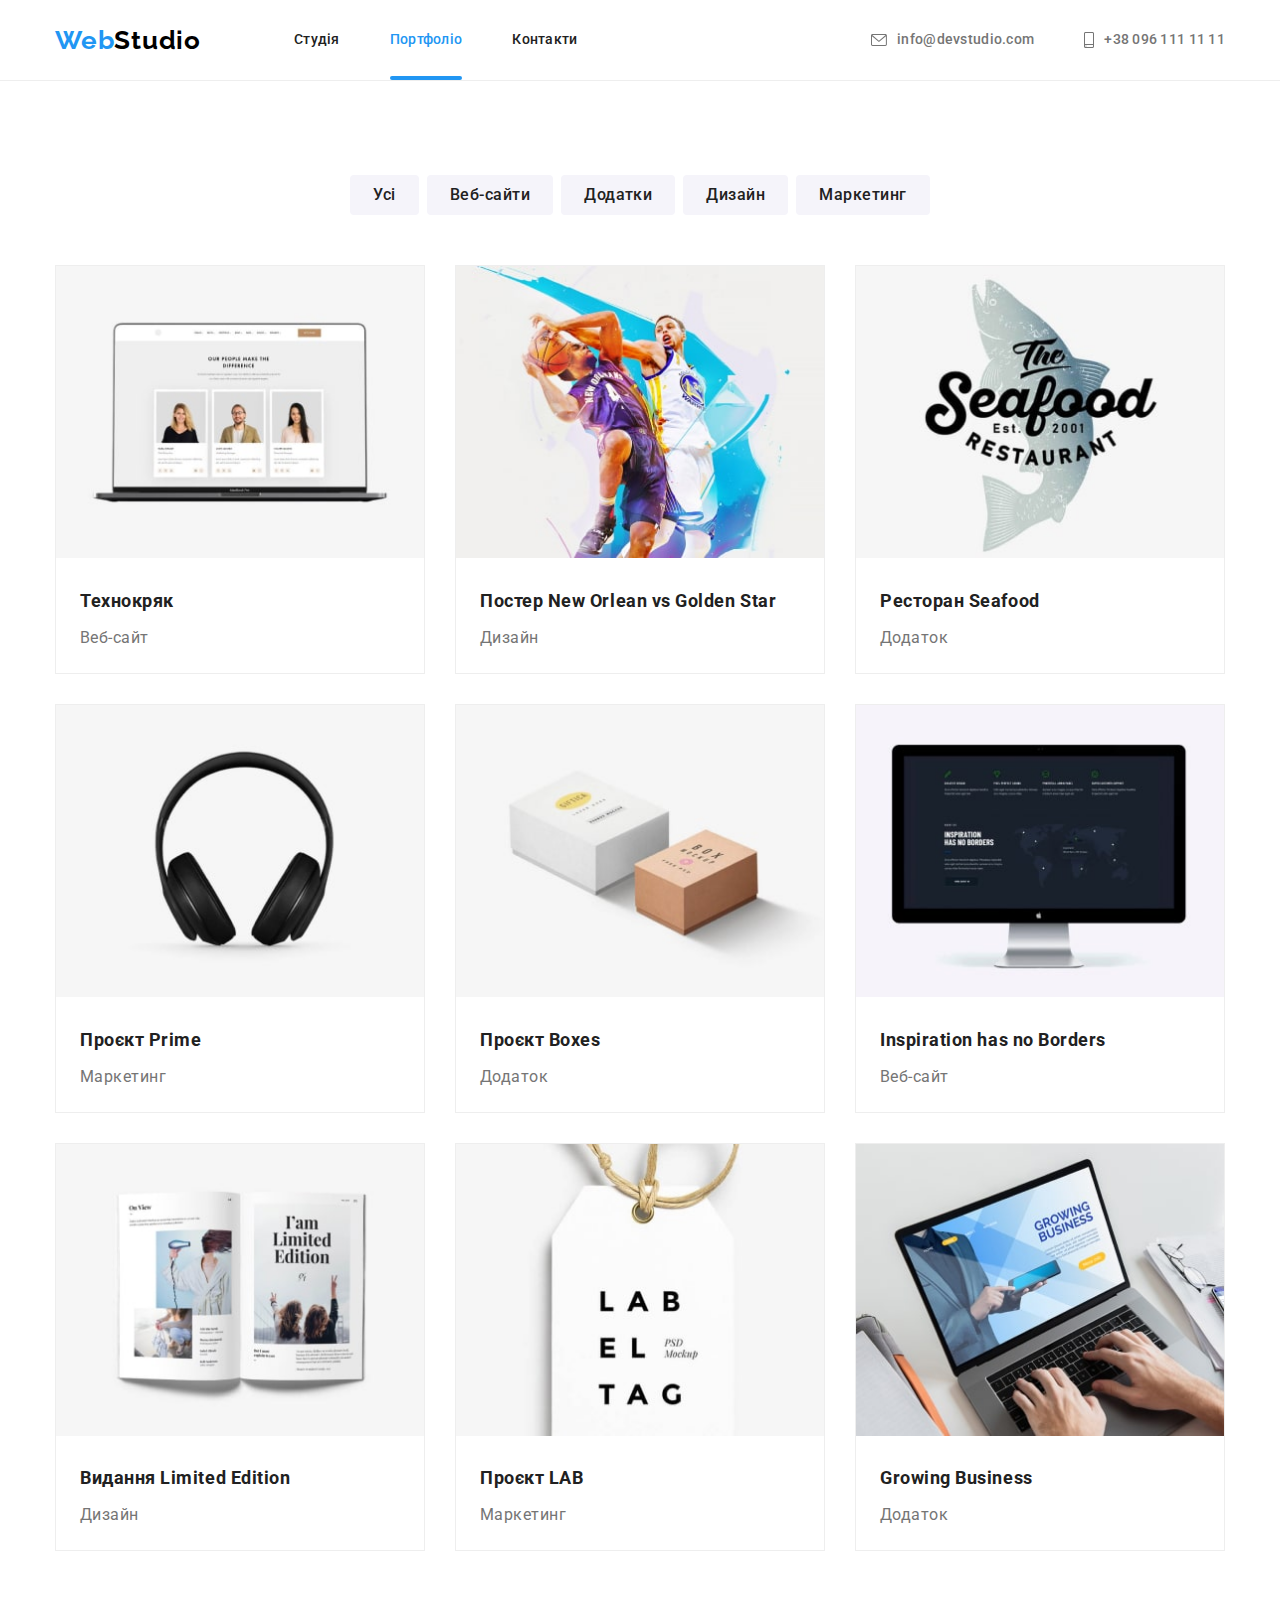
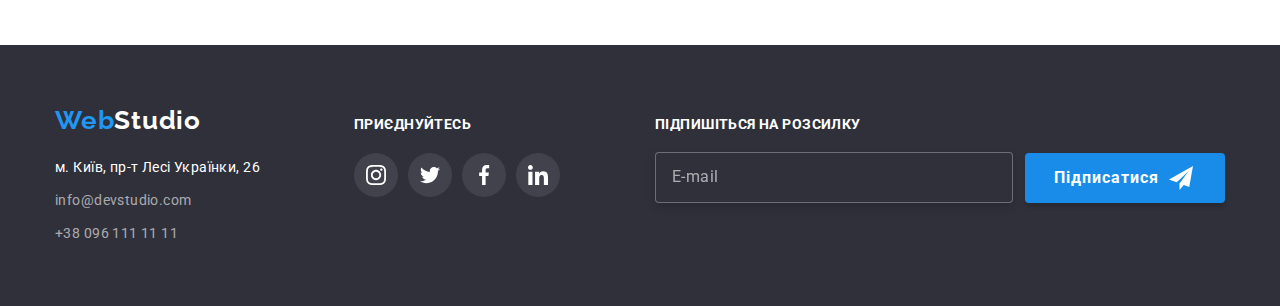
==== commit 86ebc5c0: "add" ====
--- a/portfolio.html
+++ b/portfolio.html
@@ -25,38 +25,45 @@
           <a href="./index.html" class="logo link"
             >Web<span class="accent">Studio</span></a
           >
-          <ul class="header-nav header-nav--left list">
-            <li class="header-nav__list link">
-              <a href="./index.html" class="header-nav__main link">Студія</a>
-            </li>
-            <li class="header-nav__list link">
-              <a href="./portfolio.html" class="header-nav__main link current"
-                >Портфоліо</a
+          <div class="header-nav_tel">
+            <ul class="header-nav header-nav--left list">
+              <li class="header-nav__list link">
+                <a href="./index.html" class="header-nav__main link">Студія</a>
+              </li>
+              <li class="header-nav__list link">
+                <a href="./portfolio.html" class="header-nav__main link current"
+                  >Портфоліо</a
+                >
+              </li>
+              <li class="header-nav__list link">
+                <a href="#" class="header-nav__main link">Контакти</a>
+              </li>
+            </ul>
+          </div>
+        </nav>
+        <div class="aut-nav__tel">
+          <ul class="aut-nav list">
+            <li class="aut-nav__item link">
+              <a
+                href="mailto:info@devstudio.com"
+                class="aut-nav__mail aut-nav__mail--tel link"
               >
-            </li>
-            <li class="header-nav__list link">
-              <a href="#" class="header-nav__main link">Контакти</a>
+                <svg width="16" height="12" class="aut-nav__icons">
+                  <use href="./img/icons.svg#icon-envelope"></use>
+                </svg>
+                info@devstudio.com</a
+              >
+            </li>
+            <li class="aut-nav__item link">
+              <a href="tel:+380961111111" class="aut-nav__mail link">
+                <svg width="10" height="16" class="aut-nav__icons">
+                  <use href="./img/icons.svg#icon-smartphone"></use>
+                </svg>
+                +38 096 111 11 11</a
+              >
             </li>
           </ul>
-        </nav>
-        <ul class="aut-nav list">
-          <li class="aut-nav__item link">
-            <a href="mailto:info@devstudio.com" class="aut-nav__mail link">
-              <svg width="16" height="12" class="aut-nav__icons">
-                <use href="./img/icons.svg#icon-envelope"></use>
-              </svg>
-              info@devstudio.com</a
-            >
-          </li>
-          <li class="aut-nav__item link">
-            <a href="tel:+380961111111" class="aut-nav__mail link">
-              <svg width="10" height="16" class="aut-nav__icons">
-                <use href="./img/icons.svg#icon-smartphone"></use>
-              </svg>
-              +38 096 111 11 11</a
-            >
-          </li>
-        </ul>
+        </div>
       </div>
     </header>
     <main>
@@ -528,7 +535,7 @@
             </div>
           </div>
 
-          <form action="" class="form">
+          <form action="#" class="form">
             <div class="form__action">
               <label for="email" class="form__label"
                 >Підпишіться на розсилку</label
@@ -539,6 +546,7 @@
                 id="email"
                 placeholder="E-mail"
                 class="form-input"
+                required
               />
             </div>
             <div class="submit">
--- a/css/main.min.css
+++ b/css/main.min.css
@@ -1 +1 @@
-:root{--primari-header-color: #ffffff;--second-header-color: #f5f4fa;--last-header-color: #2f303a;--accent-color: #2196f3;--accent-second-color: #000000;--comand-header-color: #f5f4fa;--light-text: #212121;--second-text: #757575;--another-text: #ffffff;--work-bg-color: #eeeeee;--accent-color-bt: #188ce8;--comand-soc-color: #afb1b8;--card-set-gap: 94px}p,h1,h2,h3,h4{margin:0}ul{margin:0;padding-left:0}.form-input::-moz-placeholder{display:flex;align-items:center}.form-input:-ms-input-placeholder{display:flex;align-items:center}.modal-terms,.submit-button,.submit__btn,.form-input::placeholder,.aut-nav__mail.link,.main-nav{display:flex;align-items:center}.modal-close,.join__soc,.clients-link,.comand-soc-link,.comand-soc-list,.terms__icon{display:flex;align-items:center;justify-content:center}body{font-family:Roboto,sens-serif;background-color:var(--primari-header-color);color:var(--light-text)}.container{width:100%;padding:0 15px;margin:0 auto}@media screen and (min-width: 480px){.container{width:480px}}@media screen and (min-width: 768px){.container{width:768px}}@media screen and (min-width: 1200px){.container{width:1200px}}img{width:100%;height:auto}.link{text-decoration:none}.list{list-style:none;padding:0;margin:0}.visually-hidden{position:absolute;width:1px;height:1px;margin:-1px;border:0;padding:0;white-space:nowrap;overflow:hidden}button{cursor:pointer;text-align:center;display:inline-block;border:1px solid rgba(0,0,0,0);border-radius:4px}.header{box-sizing:border-box;background-color:var(--primari-header-color)}.header--work{border-bottom:1px solid var(--work-bg-color)}.header-nav.list{display:flex}.header-nav--left{margin-left:93px}.header-nav__list.link+.link{margin-left:50px}.header-nav__main{display:block;padding:32px 0;font-weight:500;font-size:14px;line-height:1.14;letter-spacing:.02em;color:var(--light-text);transition:color 250ms cubic-bezier(0.4, 0, 0.2, 1)}.header-nav__main:hover,.header-nav__main:focus{color:var(--accent-color)}.current{position:relative;color:var(--accent-color)}.current::after{position:absolute;content:"";left:0;bottom:0;background-color:var(--accent-color);border-radius:2px;width:100%;height:4px}.aut-nav__mail.link{padding:32px 0;font-weight:500;font-size:14px;line-height:1.14;letter-spacing:.02em;color:var(--second-text);transition:color 250ms cubic-bezier(0.4, 0, 0.2, 1)}.aut-nav__mail.link:hover,.aut-nav__icons:hover,.aut-nav__mail.link:focus,.aut-nav__icons:focus{color:var(--accent-color);fill:currentColor}.aut-nav.list{display:flex;margin-left:auto}.aut-nav__item.link{display:block}.aut-nav__item.link+.link{margin-left:50px}.aut-nav__icons{margin-right:10px;transition:color 250ms cubic-bezier(0.4, 0, 0.2, 1);fill:var(--second-text);fill:currentColor}.logo{font-weight:700;font-family:Raleway,sans-serif;font-size:26px;line-height:1.19;letter-spacing:.03em;color:var(--accent-color)}.accent{color:var(--accent-second-color)}.accent-footer{color:var(--another-text)}.hero{text-align:center;padding-top:118px;padding-bottom:118px;max-width:480px;margin:0 auto;background-image:linear-gradient(rgba(47, 48, 58, 0.4), rgba(47, 48, 58, 0.4)),url(../../img/header_tel.jpg);background-repeat:no-repeat;background-size:cover;background-position:center;background-color:var(--last-header-color)}.hero-title{margin-bottom:30px;text-align:center;font-weight:900;font-size:44px;line-height:1.36;letter-spacing:.06em;text-transform:uppercase;color:var(--another-text)}@media(min-device-pixel-ratio: 2),(-webkit-min-device-pixel-ratio: 2),(min-resolution: 192dpi),(min-resolution: 2dppx){.hero{background-image:linear-gradient(rgba(47, 48, 58, 0.4), rgba(47, 48, 58, 0.4)),url(../../img/header_tel-2x.jpg)}}@media screen and (min-width: 768px){.hero{max-width:768px;background-image:linear-gradient(rgba(47, 48, 58, 0.4), rgba(47, 48, 58, 0.4)),url(../../img/header_tablet.jpg)}}@media screen and (min-width: 768px)and (min-device-pixel-ratio: 2),screen and (min-width: 768px)and (-webkit-min-device-pixel-ratio: 2),screen and (min-width: 768px)and (min-resolution: 192dpi),screen and (min-width: 768px)and (min-resolution: 2dppx){.hero{background-image:linear-gradient(rgba(47, 48, 58, 0.4), rgba(47, 48, 58, 0.4)),url(../../img/header_tablet-2x.jpg)}}@media screen and (min-width: 1200px){.hero{padding-top:200px;padding-bottom:200px;max-width:1600px;background-image:linear-gradient(rgba(47, 48, 58, 0.4), rgba(47, 48, 58, 0.4)),url(../../img/tityle.jpg)}}@media screen and (min-width: 1200px)and (min-device-pixel-ratio: 2),screen and (min-width: 1200px)and (-webkit-min-device-pixel-ratio: 2),screen and (min-width: 1200px)and (min-resolution: 192dpi),screen and (min-width: 1200px)and (min-resolution: 2dppx){.hero{background-image:linear-gradient(rgba(47, 48, 58, 0.4), rgba(47, 48, 58, 0.4)),url(../../img/tityle-2x.jpg)}}.hero-btn-pointer{padding:10px 32px;font-family:inherit;font-style:normal;font-weight:700;font-size:16px;line-height:1.88;letter-spacing:.06em;color:var(--another-text);background-color:var(--accent-color-bt);box-shadow:0 4px 4px rgba(0,0,0,.15);border-radius:4px;transition:color 250ms cubic-bezier(0.4, 0, 0.2, 1),background-color color 250ms cubic-bezier(0.4, 0, 0.2, 1)}.hero-btn-pointer:hover,.hero-btn-pointer:focus{background:var(--accent-color);color:var(--another-text)}.section-terms{padding-bottom:60px;padding-top:60px;background-color:var(--primari-header-color)}@media screen and (min-width: 1200px){.section-terms{padding-top:94px;padding-bottom:0px}}@media screen and (min-width: 768px){.terms.list{width:354px}}@media screen and (min-width: 1200px){.terms.list{width:270px}}.terms.list:not(:last-child){margin-bottom:30px}.terms__icon{margin-bottom:30px;height:120px;background-color:var(--comand-header-color);border-radius:4px}@media screen and (min-width: 768px){.container__terms{display:flex;flex-wrap:wrap;flex-basis:calc((100% - 60px)/2);gap:30px}}@media screen and (min-width: 1200px){.container__terms{flex-wrap:nowrap;flex-basis:calc((100% - 90px)/4)}}.terms__title{margin-bottom:10px;font-weight:700;font-size:14px;line-height:1.14;letter-spacing:.03em;text-transform:uppercase}@media screen and (max-width: 768px){.terms__title{text-align:center}}.terms__item{font-size:14px;line-height:1.14;letter-spacing:.03em;color:var(--second-text)}.about{padding-top:var(--card-set-gap);padding-bottom:var(--card-set-gap);background-color:var(--primari-header-color)}.about-title{display:block;margin-bottom:50px;font-weight:700;font-size:36px;line-height:1.16;letter-spacing:.03em;text-align:center}@media screen and (max-width: 1200px){.about{display:none}}.about-list.list{display:flex}.about-items{position:relative}.about-items:not(:last-child){margin-right:30px}.about-box::after{display:inline-block;position:absolute;bottom:0;content:""}.label{bottom:0;position:absolute;padding-top:27px;padding-bottom:27px;width:100%;height:70px;font-weight:700;font-size:14px;line-height:1.1428571429;text-align:center;letter-spacing:.03em;text-transform:uppercase;color:var(--another-text);background:rgba(47,48,58,.8)}.comand{padding-bottom:60px;padding-top:60px;background-color:var(--comand-header-color)}@media screen and (min-width: 1200px){.comand{padding-bottom:94px;padding-top:94px}}.comand-title{margin-bottom:10px;font-weight:500;font-size:16px;line-height:1.19;letter-spacing:.03em}.comand-foto{padding-top:30px;padding-bottom:24px}@media screen and (min-width: 1200px){.comand-foto{padding-bottom:30px}}@media screen and (min-width: 768px){.comand-list.list{display:flex;flex-wrap:wrap;flex-basis:calc((100% - 30px)/2);gap:30px}}@media screen and (min-width: 1200px){.comand-list.list{flex-wrap:nowrap;flex-basis:calc((100% - 90px)/4)}}.comand-pre-title{display:block;margin-bottom:30px;font-weight:700;font-size:36px;line-height:1.25;letter-spacing:.03em;text-align:center}@media screen and (min-width: 1200px){.comand-pre-title{margin-bottom:50px}}.comand-items{background-color:var(--primari-header-color);border-radius:0 0 4px 4px;box-shadow:0 1px 3px rgba(0,0,0,.12),0 1px 1px rgba(0,0,0,.14),0 2px 1px rgba(0,0,0,.2);text-align:center}.comand-items:not(:last-child){margin-bottom:30px}@media screen and (min-width: 768px){.comand-items:not(:last-child){margin-bottom:0px}}@media screen and (min-width: 1200px){.comand-items:not(:last-child){margin-right:30px}}.comand-post-title{margin-bottom:16px;font-size:16px;line-height:1.19;letter-spacing:.03em;color:var(--second-text)}.comand-soc-items{width:44px;height:44px}.comand-soc-items:not(:last-child){margin-right:10px}.comand-soc-link{width:100%;height:100%;border-radius:50%;background-color:var(--primari-header-color);color:var(--comand-soc-color);transition:color 250ms cubic-bezier(0.4, 0, 0.2, 1),background-color 250ms cubic-bezier(0.4, 0, 0.2, 1)}.comand-soc-link:hover,.comand-soc-link:focus{color:var(--another-text);background-color:var(--accent-color)}.comand-soc-icons{fill:currentColor}.clients-link{border:1px solid var(--comand-soc-color);border-radius:4px;width:100%;height:100%;color:var(--comand-soc-color);transition:color 250ms cubic-bezier(0.4, 0, 0.2, 1),border-color 250ms cubic-bezier(0.4, 0, 0.2, 1)}.clients-link:hover,.clients-link:focus{color:var(--accent-color);border-color:var(--accent-color)}.clients-icon{fill:currentColor}.join.list{display:flex;width:206px}.join__items{width:44px;height:44px}.join__items:not(:last-child){margin-right:10px}.join__soc{width:100%;height:100%;border-radius:50%;background-color:rgba(225,225,225,.1);color:var(--another-text);transition:background-color 250ms cubic-bezier(0.4, 0, 0.2, 1)}.join__soc:hover,.join__soc:focus{background-color:var(--accent-color)}.join__icons{fill:currentColor}.clients{padding-bottom:60px;padding-top:60px;background-color:var(--primari-header-color)}@media screen and (min-width: 1200px){.clients{padding-bottom:94px;padding-top:94px}}.clients-title{display:block;margin-bottom:30px;font-weight:700;font-size:36px;line-height:1.25;letter-spacing:.03em;text-align:center}@media screen and (min-width: 1200px){.clients-title{margin-bottom:50px}}.clients-list.list{display:flex;flex-wrap:wrap;gap:30px;flex-basis:calc((100% - 15px)/2)}@media screen and (min-width: 768px){.clients-list.list{flex-basis:calc((100% - 15px)/3)}}.clients-items{width:210px;height:92px}@media screen and (min-width: 768px){.clients-items{width:226px}}@media screen and (min-width: 1200px){.clients-items{width:170px}}.section-work{padding-top:var(--card-set-gap);padding-bottom:var(--card-set-gap)}.portfolio.list{display:flex}.portfolio--bottom{justify-content:center;margin-bottom:50px}.portfolio__btn{padding:6px 22px;font-family:inherit;font-weight:500;font-size:16px;line-height:1.62;letter-spacing:.03em;background:var(--comand-header-color);color:var(--light-text);border-radius:4px;transition:color 250ms cubic-bezier(0.4, 0, 0.2, 1),background-color 250ms cubic-bezier(0.4, 0, 0.2, 1),box-shadow 250ms cubic-bezier(0.4, 0, 0.2, 1)}.portfolio__btn:hover,.portfolio__btn:focus{background:var(--accent-color);color:var(--another-text);box-shadow:0px 3px 1px rgba(0,0,0,.1),0px 1px 2px rgba(0,0,0,.08),0px 2px 2px rgba(0,0,0,.12)}.portfolio__item:not(:last-child){margin-right:8px}.works{display:flex;flex-wrap:wrap;list-style:none;background-color:var(--primari-header-color)}.works--indents{margin-left:-30px;margin-top:-30px}.work__menu{flex-basis:calc(33.3333333333% - 30px);margin-left:30px;margin-top:30px;border:1px solid var(--work-bg-color);background-color:var(--primari-header-color);transition:box-shadow 250ms cubic-bezier(0.4, 0, 0.2, 1)}.work__thumb{position:relative;overflow:hidden}.work__cover{position:absolute;transform:translateY(101%);transition:transform 250ms linear;top:0;padding:63px 24px;height:100%;font-weight:400;font-size:18px;line-height:1.5555555556;letter-spacing:.03em;color:var(--another-text);background-color:var(--accent-color)}.work__links.link:hover .work__cover,.work__links.link:focus .work__cover{transform:translateY(0)}.work__menu:hover,.work__links.link:hover,.work__menu:focus,.work__links.link:focus{border:1px solid var(--work-bg-color);box-shadow:0px 1px 1px rgba(0,0,0,.12),0px 4px 4px rgba(0,0,0,.06),1px 4px 6px rgba(0,0,0,.16)}.work__elemet{padding:20px 24px;max-width:370px}.work__title{font-weight:700;font-size:18px;line-height:2;letter-spacing:.03em;color:var(--light-text);margin-bottom:4px}.work__text{font-size:16px;line-height:1.88;letter-spacing:.03em;color:var(--second-text)}.footer{background-color:var(--last-header-color)}.section-footer{padding-top:60px;padding-bottom:60px}.container.footer-nav{text-align:center;justify-content:space-between}.address__mail.list{font-style:normal;margin-top:9px}.addres__list.list{font-style:normal}.addres__link.link{font-size:14px;line-height:1.71;letter-spacing:.03em;color:var(--another-text);transition:color 250ms cubic-bezier(0.4, 0, 0.2, 1)}.addres__link.link:hover,.addres__link.link:focus{color:var(--accent-color)}.address__href.link{font-size:14px;line-height:1.71;letter-spacing:.03em;color:rgba(255,255,255,.6);transition:color 250ms cubic-bezier(0.4, 0, 0.2, 1)}.address__href.link:hover,.address__href.link:focus{color:var(--accent-color)}.address.link{margin-top:20px}.footer-title{display:block;margin-bottom:20px;font-weight:700px;font-size:14px;line-height:1.14;letter-spacing:.03em;text-transform:uppercase;color:var(--another-text)}.form{display:flex;align-items:flex-end}.form__action{margin-right:12px}.form__label{display:block;margin-bottom:20px;font-weight:700;font-size:14px;line-height:1.1428571429;letter-spacing:.03em;text-transform:uppercase;color:var(--primari-header-color)}.form-input{padding-top:15px;padding-bottom:15px;padding-left:16px;width:358px;border:1px solid rgba(255,255,255,.3);filter:drop-shadow(0px 4px 4px rgba(0, 0, 0, 0.15));border-radius:4px;background-color:var(--last-header-color);color:rgba(255,255,255,.6);outline:rgba(0,0,0,0);transition:border-color 250ms cubic-bezier(0.4, 0, 0.2, 1)}.form-input:hover,.form-input:focus{border-color:var(--accent-color)}.form-input::-moz-placeholder{font-family:inherit;font-style:normal;font-weight:400;font-size:16px;line-height:1.25;letter-spacing:.03em;color:rgba(255,255,255,.6)}.form-input:-ms-input-placeholder{font-family:inherit;font-style:normal;font-weight:400;font-size:16px;line-height:1.25;letter-spacing:.03em;color:rgba(255,255,255,.6)}.form-input::placeholder{font-family:inherit;font-style:normal;font-weight:400;font-size:16px;line-height:1.25;letter-spacing:.03em;color:rgba(255,255,255,.6)}.submit__btn{padding-top:10px;padding-bottom:10px;padding-left:28px;padding-right:10px;width:200px;height:50px;text-align:center;color:var(--another-text);background-color:var(--accent-color-bt);box-shadow:0 4px 4px rgba(0,0,0,.15);border-radius:4px;transition:background-color color 250ms cubic-bezier(0.4, 0, 0.2, 1)}.submit__btn:hover,.submit__btn:focus{background:var(--accent-color);color:var(--another-text)}.submint__text{margin-right:10px;font-family:inherit;font-style:normal;font-weight:700;font-size:16px;line-height:1.875;letter-spacing:.06em}.backdrop{position:fixed;top:0;left:0;width:100%;height:100%;background-color:rgba(0,0,0,.2);transition:opacity 250ms linear,visibility 250ms linear}.modal{min-width:528px;min-height:581px;padding:40px;position:absolute;top:50%;left:50%;transform:translate(-50%, -50%) scale(1) rotate(0);border-radius:0;background-color:var(--primari-header-color);box-shadow:0px 1px 3px rgba(0,0,0,.12),0px 1px 1px rgba(0,0,0,.14),0px 2px 1px rgba(0,0,0,.2);border-radius:4px;transition:transform 250ms linear,border-radius 250ms linear}.backdrop.is-hidden .modal{transform:translate(-50%, -50%) scale(0) rotate(-180deg);border-radius:50%}.modal-close{width:30px;height:30px;background-color:var(--primari-header-color);border:1px solid rgba(0,0,0,.1);border-radius:50%;position:absolute;top:8px;right:8px;transition:fill 250ms cubic-bezier(0.4, 0, 0.2, 1)}.modal-close:hover,.modal-close:focus{fill:var(--accent-color)}.is-hidden{opacity:0;visibility:hidden;pointer-events:none}.modal-title{margin-bottom:30px;font-weight:700;font-size:20px;line-height:1.15;text-align:center;letter-spacing:.03em;color:var(--light-text)}.submit-button{padding:10px 52px;font-family:inherit;font-style:normal;font-weight:700;font-size:16px;line-height:1.875;text-align:center;letter-spacing:.06em;color:var(--another-text);background:var(--accent-color);box-shadow:0px 4px 4px rgba(0,0,0,.15);border-radius:4px;transition:background-color 250ms cubic-bezier(0.4, 0, 0.2, 1)}.submit-button:hover,.submit-button:focus{background-color:var(--accent-color-bt)}.modal-submit-button{display:flex;justify-content:center}.modal-input{padding-left:42px;width:100%;height:40px;border:1px solid rgba(33,33,33,.2);border-radius:4px;color:var(--second-text);transition:fill 250ms cubic-bezier(0.4, 0, 0.2, 1),border-color 250ms cubic-bezier(0.4, 0, 0.2, 1)}.modal-input:focus,.modal-input:hover{border-color:var(--accent-color);outline:rgba(0,0,0,0);cursor:pointer}.modal-input:focus:focus+svg,.modal-input:focus:hover+svg,.modal-input:hover:focus+svg,.modal-input:hover:hover+svg{fill:var(--accent-color);cursor:pointer}.modal-label{font-weight:400;font-size:12px;line-height:1.1666666667;letter-spacing:.01em;color:var(--second-text);margin-bottom:20px}.modal-input-group{margin-bottom:20px;position:relative}.modal-input-group label{display:block;margin-bottom:4px}.modal-text{padding:12px 16px;width:100%;height:120px;font-size:12px;line-height:1.1666666667;letter-spacing:.01em;color:var(--second-text);border:1px solid rgba(33,33,33,.2);border-radius:4px;resize:none;outline:rgba(0,0,0,0);transition:border-color 250ms cubic-bezier(0.4, 0, 0.2, 1)}.modal-text::-moz-placeholder{color:rgba(117,117,117,.5)}.modal-text:-ms-input-placeholder{color:rgba(117,117,117,.5)}.modal-text::placeholder{color:rgba(117,117,117,.5)}.modal-text:hover,.modal-text:focus{border-color:var(--accent-color)}.agreement{display:flex;margin-left:5px;font-size:14px;line-height:1.7142857143;letter-spacing:.03em;color:var(--accent-color);text-decoration:underline}.modal-checkbox{display:flex;justify-content:space-evenly;margin-bottom:30px}.modal-checkbox:focus{outline:rgba(0,0,0,0);border-color:var(--accent-color)}.modal-terms{font-size:14px;line-height:1.7142857143;letter-spacing:.03em;color:var(--second-text)}.modal-terms::before{content:"";width:16px;height:15px;border:2px solid var(--light-text);border-radius:2px;margin-right:8px}.modal-input-icon{position:absolute;top:50%;left:15px;transform:translateY(32%)}.modal-input-icon:hover,.modal-input-icon:focus{fill:var(--accent-color);cursor:pointer}.modal-terms-check:checked+label::before{border:none;background-image:url(../img/checked.svg);background-repeat:no-repeat;background-position:center;background-color:var(--accent-color)}/*# sourceMappingURL=main.min.css.map */+:root{--primari-header-color: #ffffff;--second-header-color: #f5f4fa;--last-header-color: #2f303a;--accent-color: #2196f3;--accent-second-color: #000000;--comand-header-color: #f5f4fa;--light-text: #212121;--second-text: #757575;--another-text: #ffffff;--work-bg-color: #eeeeee;--accent-color-bt: #188ce8;--comand-soc-color: #afb1b8;--card-set-gap: 94px}p,h1,h2,h3,h4{margin:0}ul{margin:0;padding-left:0}.form-input::-moz-placeholder{display:flex;align-items:center}.form-input:-ms-input-placeholder{display:flex;align-items:center}.modal-terms,.submit-button,.submit__btn,.form-input::placeholder,.aut-nav__mail.link,.main-nav{display:flex;align-items:center}.modal-close,.join__soc,.clients-link,.comand-soc-link,.comand-soc-list,.terms__icon{display:flex;align-items:center;justify-content:center}body{font-family:Roboto,sens-serif;background-color:var(--primari-header-color);color:var(--light-text)}.container{width:100%;padding:0 15px;margin:0 auto}@media screen and (min-width: 480px){.container{width:480px}}@media screen and (min-width: 768px){.container{width:768px}}@media screen and (min-width: 1200px){.container{width:1200px}}img{width:100%;height:auto}.link{text-decoration:none}.list{list-style:none;padding:0;margin:0}.visually-hidden{position:absolute;width:1px;height:1px;margin:-1px;border:0;padding:0;white-space:nowrap;overflow:hidden}button{cursor:pointer;text-align:center;display:inline-block;border:1px solid rgba(0,0,0,0);border-radius:4px}.header{box-sizing:border-box;background-color:var(--primari-header-color)}.header--work{border-bottom:1px solid var(--work-bg-color)}@media screen and (max-width: 768px){.header-nav_tel{display:none}}@media screen and (max-width: 768px){.main-nav{padding-top:16px;padding-bottom:16px}}.header-nav.list{display:flex}.header-nav--left{margin-left:93px}.header-nav__list.link+.link{margin-left:50px}.header-nav__main{display:block;padding:32px 0;font-weight:500;font-size:14px;line-height:1.14;letter-spacing:.02em;color:var(--light-text);transition:color 250ms cubic-bezier(0.4, 0, 0.2, 1)}.header-nav__main:hover,.header-nav__main:focus{color:var(--accent-color)}.current{position:relative;color:var(--accent-color)}.current::after{position:absolute;content:"";left:0;bottom:0;background-color:var(--accent-color);border-radius:2px;width:100%;height:4px}.aut-nav__mail.link{font-weight:500;font-size:14px;line-height:1.14;letter-spacing:.02em;color:var(--second-text);transition:color 250ms cubic-bezier(0.4, 0, 0.2, 1)}@media screen and (min-width: 1200px){.aut-nav__mail.link{padding:32px 0}}.aut-nav__mail.link:hover,.aut-nav__icons:hover,.aut-nav__mail.link:focus,.aut-nav__icons:focus{color:var(--accent-color);fill:currentColor}.aut-nav__tel{margin-left:auto}@media screen and (max-width: 768px){.aut-nav__tel{display:none}}@media screen and (min-width: 1200px){.aut-nav.list{display:flex}}.aut-nav__item.link{display:block}@media screen and (min-width: 1200px){.aut-nav__item.link+.link{margin-left:50px}}@media screen and (max-width: 1200px){.aut-nav__mail--tel{margin-bottom:10px}}.aut-nav__icons{margin-right:10px;transition:color 250ms cubic-bezier(0.4, 0, 0.2, 1);fill:var(--second-text);fill:currentColor}.logo{font-weight:700;font-family:Raleway,sans-serif;font-size:26px;line-height:1.19;letter-spacing:.03em;color:var(--accent-color)}.accent{color:var(--accent-second-color)}.accent-footer{color:var(--another-text)}.hero{text-align:center;padding-top:118px;padding-bottom:118px;max-width:480px;margin:0 auto;background-image:linear-gradient(rgba(47, 48, 58, 0.4), rgba(47, 48, 58, 0.4)),url(..//../img/header_tel.jpg);background-repeat:no-repeat;background-size:cover;background-position:center;background-color:var(--last-header-color)}.hero-title{margin-bottom:30px;text-align:center;font-weight:900;font-size:44px;line-height:1.36;letter-spacing:.06em;text-transform:uppercase;color:var(--another-text)}@media(min-device-pixel-ratio: 2),(-webkit-min-device-pixel-ratio: 2),(min-resolution: 192dpi),(min-resolution: 2dppx){.hero{background-image:linear-gradient(rgba(47, 48, 58, 0.4), rgba(47, 48, 58, 0.4)),url(..//../img/header_tel-2x\ -min.jpg)}.hero .box{background-image:url("photo@2x.png")}}@media screen and (min-width: 768px){.hero{max-width:768px;background-image:linear-gradient(rgba(47, 48, 58, 0.4), rgba(47, 48, 58, 0.4)),url(..//../img/header_tablet.jpg)}}@media screen and (min-width: 768px)and (min-device-pixel-ratio: 2),screen and (min-width: 768px)and (-webkit-min-device-pixel-ratio: 2),screen and (min-width: 768px)and (min-resolution: 192dpi),screen and (min-width: 768px)and (min-resolution: 2dppx){.hero{background-image:linear-gradient(rgba(47, 48, 58, 0.4), rgba(47, 48, 58, 0.4)),url(..//../img/header_tab-2x-min.jpg)}.hero .box{background-image:url("photo@2x.png")}}@media screen and (min-width: 1200px){.hero{padding-top:200px;padding-bottom:200px;max-width:1600px;background-image:linear-gradient(rgba(47, 48, 58, 0.4), rgba(47, 48, 58, 0.4)),url(..//../img/tityle.jpg)}}@media screen and (min-width: 1200px)and (min-device-pixel-ratio: 2),screen and (min-width: 1200px)and (-webkit-min-device-pixel-ratio: 2),screen and (min-width: 1200px)and (min-resolution: 192dpi),screen and (min-width: 1200px)and (min-resolution: 2dppx){.hero{background-image:linear-gradient(rgba(47, 48, 58, 0.4), rgba(47, 48, 58, 0.4)),url(..//../img/tityle-2x-min.jpg)}.hero .box{background-image:url("photo@2x.png")}}.hero-btn-pointer{padding:10px 32px;font-family:inherit;font-style:normal;font-weight:700;font-size:16px;line-height:1.88;letter-spacing:.06em;color:var(--another-text);background-color:var(--accent-color-bt);box-shadow:0 4px 4px rgba(0,0,0,.15);border-radius:4px;transition:color 250ms cubic-bezier(0.4, 0, 0.2, 1),background-color color 250ms cubic-bezier(0.4, 0, 0.2, 1)}.hero-btn-pointer:hover,.hero-btn-pointer:focus{background:var(--accent-color);color:var(--another-text)}.section-terms{padding-bottom:60px;padding-top:60px;background-color:var(--primari-header-color)}@media screen and (min-width: 1200px){.section-terms{padding-top:94px;padding-bottom:0px}}@media screen and (min-width: 768px){.terms.list{width:354px}}@media screen and (min-width: 1200px){.terms.list{width:270px}}.terms.list:not(:last-child){margin-bottom:30px}.terms__icon{margin-bottom:30px;height:120px;background-color:var(--comand-header-color);border-radius:4px}@media screen and (min-width: 768px){.container__terms{display:flex;flex-wrap:wrap;flex-basis:calc((100% - 60px)/2);gap:30px}}@media screen and (min-width: 1200px){.container__terms{flex-wrap:nowrap;flex-basis:calc((100% - 90px)/4)}}.terms__title{margin-bottom:10px;font-weight:700;font-size:14px;line-height:1.14;letter-spacing:.03em;text-transform:uppercase}@media screen and (max-width: 768px){.terms__title{text-align:center}}.terms__item{font-size:14px;line-height:1.14;letter-spacing:.03em;color:var(--second-text)}.about{padding-top:var(--card-set-gap);padding-bottom:var(--card-set-gap);background-color:var(--primari-header-color)}.about-title{display:block;margin-bottom:50px;font-weight:700;font-size:36px;line-height:1.16;letter-spacing:.03em;text-align:center}@media screen and (max-width: 1200px){.about{display:none}}.about-list.list{display:flex}.about-items{position:relative}.about-items:not(:last-child){margin-right:30px}.about-box::after{display:inline-block;position:absolute;bottom:0;content:""}.label{bottom:0;position:absolute;padding-top:27px;padding-bottom:27px;width:100%;height:70px;font-weight:700;font-size:14px;line-height:1.1428571429;text-align:center;letter-spacing:.03em;text-transform:uppercase;color:var(--another-text);background:rgba(47,48,58,.8)}.comand{padding-bottom:60px;padding-top:60px;background-color:var(--comand-header-color)}@media screen and (min-width: 1200px){.comand{padding-bottom:94px;padding-top:94px}}.comand-title{margin-bottom:10px;font-weight:500;font-size:16px;line-height:1.19;letter-spacing:.03em}.comand-foto{padding-top:30px;padding-bottom:24px}@media screen and (min-width: 1200px){.comand-foto{padding-bottom:30px}}@media screen and (min-width: 768px){.comand-list.list{display:flex;flex-wrap:wrap;flex-basis:calc((100% - 30px)/2);gap:30px}}@media screen and (min-width: 1200px){.comand-list.list{flex-wrap:nowrap;flex-basis:calc((100% - 90px)/4)}}.comand-pre-title{display:block;margin-bottom:30px;font-weight:700;font-size:36px;line-height:1.25;letter-spacing:.03em;text-align:center}@media screen and (min-width: 1200px){.comand-pre-title{margin-bottom:50px}}.comand-items{background-color:var(--primari-header-color);border-radius:0 0 4px 4px;box-shadow:0 1px 3px rgba(0,0,0,.12),0 1px 1px rgba(0,0,0,.14),0 2px 1px rgba(0,0,0,.2);text-align:center}.comand-items:not(:last-child){margin-bottom:30px}@media screen and (min-width: 768px){.comand-items:not(:last-child){margin-bottom:0px}}@media screen and (min-width: 1200px){.comand-items:not(:last-child){margin-right:30px}}.comand-post-title{margin-bottom:16px;font-size:16px;line-height:1.19;letter-spacing:.03em;color:var(--second-text)}.comand-soc-items{width:44px;height:44px}.comand-soc-items:not(:last-child){margin-right:10px}.comand-soc-link{width:100%;height:100%;border-radius:50%;background-color:var(--primari-header-color);color:var(--comand-soc-color);transition:color 250ms cubic-bezier(0.4, 0, 0.2, 1),background-color 250ms cubic-bezier(0.4, 0, 0.2, 1)}.comand-soc-link:hover,.comand-soc-link:focus{color:var(--another-text);background-color:var(--accent-color)}.comand-soc-icons{fill:currentColor}.clients-link{border:1px solid var(--comand-soc-color);border-radius:4px;width:100%;height:100%;color:var(--comand-soc-color);transition:color 250ms cubic-bezier(0.4, 0, 0.2, 1),border-color 250ms cubic-bezier(0.4, 0, 0.2, 1)}.clients-link:hover,.clients-link:focus{color:var(--accent-color);border-color:var(--accent-color)}.clients-icon{fill:currentColor}.join.list{display:flex;width:206px}.join__items{width:44px;height:44px}.join__items:not(:last-child){margin-right:10px}.join__soc{width:100%;height:100%;border-radius:50%;background-color:rgba(225,225,225,.1);color:var(--another-text);transition:background-color 250ms cubic-bezier(0.4, 0, 0.2, 1)}.join__soc:hover,.join__soc:focus{background-color:var(--accent-color)}.join__icons{fill:currentColor}.clients{padding-bottom:60px;padding-top:60px;background-color:var(--primari-header-color)}@media screen and (min-width: 1200px){.clients{padding-bottom:94px;padding-top:94px}}.clients-title{display:block;margin-bottom:30px;font-weight:700;font-size:36px;line-height:1.25;letter-spacing:.03em;text-align:center}@media screen and (min-width: 1200px){.clients-title{margin-bottom:50px}}.clients-list.list{display:flex;flex-wrap:wrap;gap:30px}.clients-items{width:calc((100% - 60px)/2);height:92px}@media screen and (min-width: 768px){.clients-items{width:calc((100% - 90px)/3)}}@media screen and (min-width: 1200px){.clients-items{width:170px}}.section-work{padding-top:60px;padding-bottom:60px}@media screen and (min-width: 1200px){.section-work{padding-top:94px;padding-bottom:94px}}.portfolio.list{display:flex}.portfolio--bottom{margin-bottom:40px;flex-wrap:wrap}@media screen and (min-width: 768px){.portfolio--bottom{justify-content:center}}@media screen and (min-width: 1200px){.portfolio--bottom{margin-bottom:50px}}.portfolio__btn{padding:6px 22px;font-family:inherit;font-weight:500;font-size:16px;line-height:1.62;letter-spacing:.03em;background:var(--comand-header-color);color:var(--light-text);border-radius:4px;transition:color 250ms cubic-bezier(0.4, 0, 0.2, 1),background-color 250ms cubic-bezier(0.4, 0, 0.2, 1),box-shadow 250ms cubic-bezier(0.4, 0, 0.2, 1)}.portfolio__btn:hover,.portfolio__btn:focus{background:var(--accent-color);color:var(--another-text);box-shadow:0px 3px 1px rgba(0,0,0,.1),0px 1px 2px rgba(0,0,0,.08),0px 2px 2px rgba(0,0,0,.12)}.portfolio__item:not(:last-child){margin-right:8px}.portfolio__item:nth-child(-n+4){margin-bottom:15px}@media screen and (min-width: 768px){.portfolio__item:nth-child(-n+4){margin-bottom:0}}.works{list-style:none;background-color:var(--primari-header-color)}@media screen and (min-width: 768px){.works{display:flex;flex-wrap:wrap;margin-bottom:0;margin-left:-30px;margin-top:-30px}}.work__menu{border:1px solid var(--work-bg-color);background-color:var(--primari-header-color);transition:box-shadow 250ms cubic-bezier(0.4, 0, 0.2, 1)}.work__menu:not(:last-child){margin-bottom:30px}@media screen and (min-width: 768px){.work__menu:not(:last-child){margin-bottom:0}}@media screen and (min-width: 768px){.work__menu{flex-basis:calc(50% - 30px);margin-left:30px;margin-top:30px}}@media screen and (min-width: 1200px){.work__menu{flex-basis:calc(33.3333333333% - 30px)}}.work__thumb{position:relative;overflow:hidden}.work__cover{position:absolute;transform:translateY(101%);transition:transform 250ms linear;top:0;padding:63px 24px;height:100%;font-weight:400;font-size:18px;line-height:1.5555555556;letter-spacing:.03em;color:var(--another-text);background-color:var(--accent-color)}.work__links.link:hover .work__cover,.work__links.link:focus .work__cover{transform:translateY(0)}.work__menu:hover,.work__links.link:hover,.work__menu:focus,.work__links.link:focus{border:1px solid var(--work-bg-color);box-shadow:0px 1px 1px rgba(0,0,0,.12),0px 4px 4px rgba(0,0,0,.06),1px 4px 6px rgba(0,0,0,.16)}.work__elemet{padding:20px 24px;max-width:370px}.work__title{font-weight:700;font-size:18px;line-height:2;letter-spacing:.03em;color:var(--light-text);margin-bottom:4px}.work__text{font-size:16px;line-height:1.88;letter-spacing:.03em;color:var(--second-text)}.footer{background-color:var(--last-header-color)}.section-footer{padding-top:60px;padding-bottom:60px}.container.footer-nav{text-align:center;display:flex;align-content:center;flex-direction:column;justify-content:space-between}@media screen and (min-width: 1200px){.container.footer-nav{align-items:baseline;flex-direction:row;text-align:left}}@media screen and (min-width: 768px){.footer-tablet{display:flex;align-items:baseline;justify-content:space-around;margin-bottom:60px}}@media screen and (min-width: 1200px){.footer-tablet{margin-bottom:0;gap:94px}}.address__items{margin-bottom:60px}@media screen and (min-width: 768px){.address__items{margin-bottom:0}}.address__mail.list{font-style:normal;margin-top:9px}.addres__list.list{font-style:normal}.addres__link.link{font-size:14px;line-height:1.71;letter-spacing:.03em;color:var(--another-text);transition:color 250ms cubic-bezier(0.4, 0, 0.2, 1)}.addres__link.link:hover,.addres__link.link:focus{color:var(--accent-color)}.address__href.link{font-size:14px;line-height:1.71;letter-spacing:.03em;color:rgba(255,255,255,.6);transition:color 250ms cubic-bezier(0.4, 0, 0.2, 1)}.address__href.link:hover,.address__href.link:focus{color:var(--accent-color)}.address.link{margin-top:20px}.footer-title{display:block;margin-bottom:20px;font-weight:700px;font-size:14px;line-height:1.14;letter-spacing:.03em;text-transform:uppercase;color:var(--another-text)}.join{display:flex;justify-content:center}.join__list.list{display:flex;justify-content:center;text-align:center}@media screen and (min-width: 1200px){.join__list.list{justify-content:left;text-align:end}}@media screen and (min-width: 1200px){.form{display:flex;align-items:flex-end}}.form__action{margin-top:60px}@media screen and (min-width: 768px){.form__action{margin-top:0}}@media screen and (min-width: 1200px){.form__action{margin-right:12px}}.form__label{display:block;margin-bottom:20px;font-weight:700;font-size:14px;line-height:1.1428571429;letter-spacing:.03em;text-transform:uppercase;color:var(--primari-header-color)}.form-input{padding-top:15px;padding-bottom:15px;padding-left:16px;width:358px;border:1px solid rgba(255,255,255,.3);filter:drop-shadow(0px 4px 4px rgba(0, 0, 0, 0.15));border-radius:4px;background-color:var(--last-header-color);color:rgba(255,255,255,.6);outline:rgba(0,0,0,0);transition:border-color 250ms cubic-bezier(0.4, 0, 0.2, 1)}.form-input:hover,.form-input:focus{border-color:var(--accent-color)}.form-input::-moz-placeholder{font-family:inherit;font-style:normal;font-weight:400;font-size:16px;line-height:1.25;letter-spacing:.03em;color:rgba(255,255,255,.6)}.form-input:-ms-input-placeholder{font-family:inherit;font-style:normal;font-weight:400;font-size:16px;line-height:1.25;letter-spacing:.03em;color:rgba(255,255,255,.6)}.form-input::placeholder{font-family:inherit;font-style:normal;font-weight:400;font-size:16px;line-height:1.25;letter-spacing:.03em;color:rgba(255,255,255,.6)}.submit{display:flex;justify-content:center}.submit__btn{padding-top:10px;padding-bottom:10px;padding-left:28px;padding-right:10px;width:200px;height:50px;text-align:center;color:var(--another-text);background-color:var(--accent-color-bt);box-shadow:0 4px 4px rgba(0,0,0,.15);border-radius:4px;transition:background-color color 250ms cubic-bezier(0.4, 0, 0.2, 1);margin-top:20px}.submit__btn:hover,.submit__btn:focus{background:var(--accent-color);color:var(--another-text)}.submint__text{margin-right:10px;font-family:inherit;font-style:normal;font-weight:700;font-size:16px;line-height:1.875;letter-spacing:.06em}.backdrop{position:fixed;top:0;left:0;width:100%;height:100%;background-color:rgba(0,0,0,.2);transition:opacity 250ms linear,visibility 250ms linear}.modal{min-width:450px;min-height:605px;padding:40px;position:absolute;top:50%;left:50%;transform:translate(-50%, -50%) scale(1) rotate(0);border-radius:0;background-color:var(--primari-header-color);box-shadow:0px 1px 3px rgba(0,0,0,.12),0px 1px 1px rgba(0,0,0,.14),0px 2px 1px rgba(0,0,0,.2);border-radius:4px;transition:transform 250ms linear,border-radius 250ms linear}@media screen and (min-width: 768px){.modal{min-width:528px;min-height:581px}}.backdrop.is-hidden .modal{transform:translate(-50%, -50%) scale(0) rotate(-180deg);border-radius:50%}.modal-close{width:30px;height:30px;background-color:var(--primari-header-color);border:1px solid rgba(0,0,0,.1);border-radius:50%;position:absolute;top:8px;right:8px;transition:fill 250ms cubic-bezier(0.4, 0, 0.2, 1)}.modal-close:hover,.modal-close:focus{fill:var(--accent-color)}.is-hidden{opacity:0;visibility:hidden;pointer-events:none}.modal-title{margin-bottom:30px;font-weight:700;font-size:20px;line-height:1.15;text-align:center;letter-spacing:.03em;color:var(--light-text)}.submit-button{padding:10px 52px;font-family:inherit;font-style:normal;font-weight:700;font-size:16px;line-height:1.875;text-align:center;letter-spacing:.06em;color:var(--another-text);background:var(--accent-color);box-shadow:0px 4px 4px rgba(0,0,0,.15);border-radius:4px;transition:background-color 250ms cubic-bezier(0.4, 0, 0.2, 1)}.submit-button:hover,.submit-button:focus{background-color:var(--accent-color-bt)}.modal-submit-button{display:flex;justify-content:center}.modal-input{padding-left:42px;width:100%;height:40px;border:1px solid rgba(33,33,33,.2);border-radius:4px;color:var(--second-text);transition:fill 250ms cubic-bezier(0.4, 0, 0.2, 1),border-color 250ms cubic-bezier(0.4, 0, 0.2, 1)}.modal-input:focus,.modal-input:hover{border-color:var(--accent-color);outline:rgba(0,0,0,0);cursor:pointer}.modal-input:focus:focus+svg,.modal-input:focus:hover+svg,.modal-input:hover:focus+svg,.modal-input:hover:hover+svg{fill:var(--accent-color);cursor:pointer}.modal-label{font-weight:400;font-size:12px;line-height:1.1666666667;letter-spacing:.01em;color:var(--second-text);margin-bottom:20px}.modal-input-group{margin-bottom:20px;position:relative}.modal-input-group label{display:block;margin-bottom:4px}.modal-text{padding:12px 16px;width:100%;height:120px;font-size:12px;line-height:1.1666666667;letter-spacing:.01em;color:var(--second-text);border:1px solid rgba(33,33,33,.2);border-radius:4px;resize:none;outline:rgba(0,0,0,0);transition:border-color 250ms cubic-bezier(0.4, 0, 0.2, 1)}.modal-text::-moz-placeholder{color:rgba(117,117,117,.5)}.modal-text:-ms-input-placeholder{color:rgba(117,117,117,.5)}.modal-text::placeholder{color:rgba(117,117,117,.5)}.modal-text:hover,.modal-text:focus{border-color:var(--accent-color)}.agreement{display:flex;margin-left:5px;font-size:14px;line-height:1.7142857143;letter-spacing:.03em;color:var(--accent-color);text-decoration:underline}.modal-checkbox{display:flex;justify-content:space-evenly;margin-bottom:30px}.modal-checkbox:focus{outline:rgba(0,0,0,0);border-color:var(--accent-color)}.modal-terms{font-size:14px;line-height:1.7142857143;letter-spacing:.03em;color:var(--second-text)}.modal-terms::before{content:"";width:16px;height:15px;border:2px solid var(--light-text);border-radius:2px;margin-right:8px}.modal-input-icon{position:absolute;top:50%;left:15px;transform:translateY(32%)}.modal-input-icon:hover,.modal-input-icon:focus{fill:var(--accent-color);cursor:pointer}.modal-terms-check:checked+label::before{border:none;background-image:url(../img/checked.svg);background-repeat:no-repeat;background-position:center;background-color:var(--accent-color)}.menu-btn .icon-cross{display:none}.menu-btn.is-open .icon-cross{display:block}.menu-btn.is-open .icon-menu{display:none}.menu-toggle{min-height:40px;min-width:40px;display:flex;align-items:center;justify-content:center;margin:0;padding:0;background-color:rgba(0,0,0,0);cursor:pointer;border:none;border-radius:50%;outline:none}@media(min-width: 768px){.menu-toggle{display:none}}.menu-toggle:hover,.menu-toggle:focus{background-color:rgba(0,0,0,.1)}.menu-container{position:fixed;flex-grow:1;width:100%;height:100%;background-color:var(--primari-header-color);top:0;left:0;right:0;transform:translateX(100%);transition:transform 250ms ease-in-out}.menu-container.is-open{display:block}@media(min-width: 767px){.menu-container{display:none}}.menu-container.is-open{transform:translateX(0)}.menu-container .menu-toggle{position:absolute;top:16px;right:16px}.menu-toggle{display:block;margin-left:auto;margin-right:0;min-height:40px;min-width:40px;padding:0;background-color:rgba(0,0,0,0);cursor:pointer;border:none;outline:none;color:var(--primari-header-color);transition:color 250ms cubic-bezier(0.4, 0, 0.2, 1)}.menu-toggle:hover,.menu-toggle:focus{fill:var(--accent-color)}@media screen and (min-width: 767px){.menu-toggle{display:none}}.mob-naviganion__list:not(:last-child){margin-bottom:32px}.mob-naviganion__main{font-weight:500;font-size:40px;line-height:1.175;letter-spacing:.02em;color:var(--light-text);transition:color 250ms cubic-bezier(0.4, 0, 0.2, 1)}.mob-naviganion__main:hover,.mob-naviganion__main:focus{color:var(--accent-color)}.mob-contacts.list{margin-bottom:64px;margin-top:auto}.mob-contacts__item--tel{margin-bottom:32px}.mob-contacts__mail{font-weight:500;font-size:24px;line-height:1.1666666667;letter-spacing:.02em;color:var(--second-text)}.mob-contacts__mail--tel{font-weight:500;font-size:34px;line-height:1.1764705882;letter-spacing:.02em;color:var(--accent-color)}.mob-soc-link{display:flex;flex-wrap:wrap;gap:20px}.mob-soc-list:not(:last-child){padding-right:10px;border-right:1px solid rgba(33,33,33,.2)}.mob-social{font-weight:500;font-size:18px;line-height:1.2222222222;letter-spacing:.02em;color:var(--accent-color)}.menu-contant{display:flex;flex-direction:column;flex-wrap:wrap;height:100vh;width:100vw;justify-content:space-between;padding-top:48px;padding-left:40px;padding-bottom:48px}.mob-naviganion__main--current{color:var(--accent-color)}/*# sourceMappingURL=main.min.css.map */